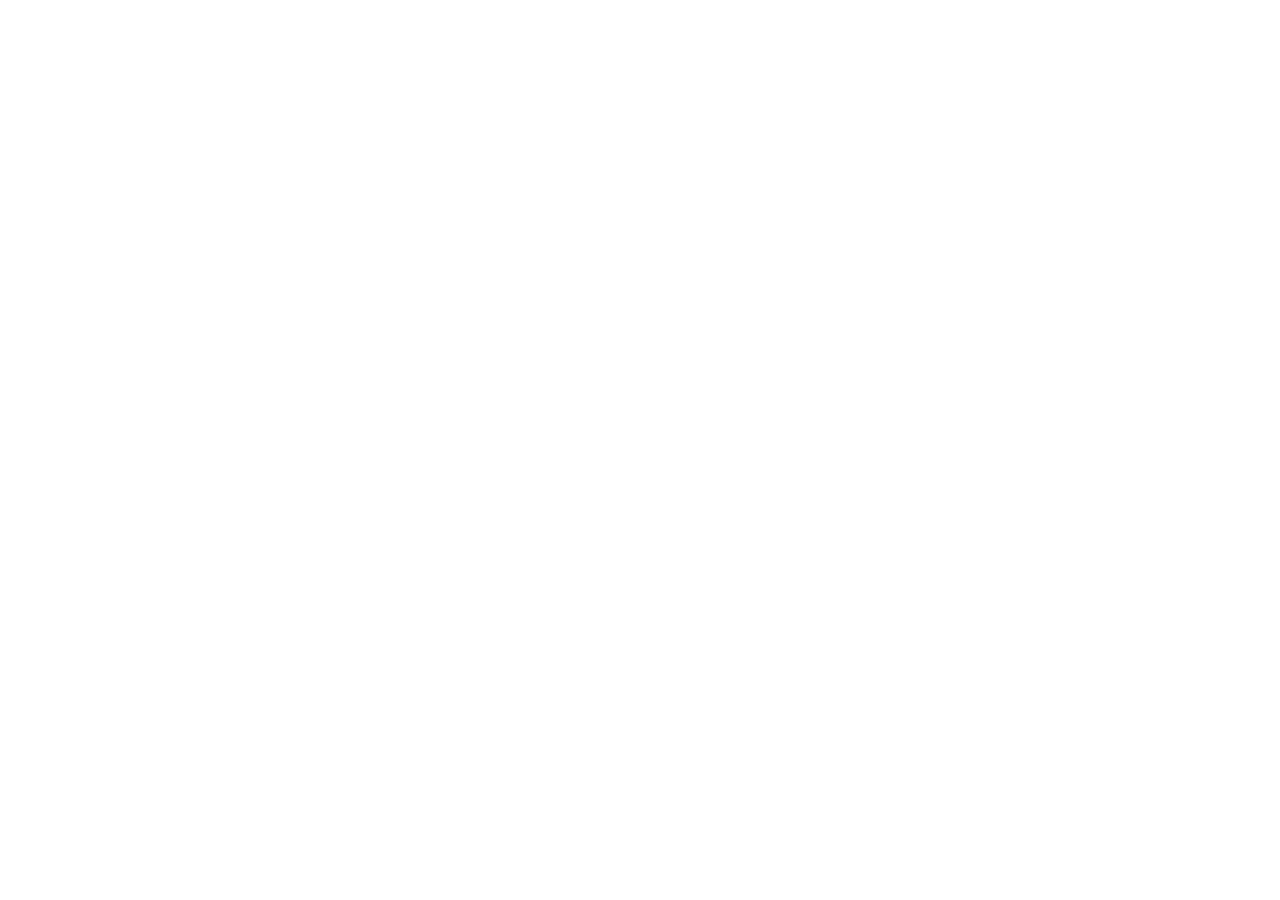
==== index.html @ e892ae4c "deploy" ====
<!DOCTYPE html>
<html lang="en">
  <head>
    <meta charset="UTF-8" />
    <link rel="icon" type="image/svg+xml" href="/vite.svg" />
    <meta name="viewport" content="width=device-width, initial-scale=1.0" />
    <meta name="description" content="Amazon Clone - Full-featured e-commerce platform" />
    <meta name="theme-color" content="#131A22" />
    <link rel="apple-touch-icon" href="/amazon-icon.png" />
    <title>Amazon Clone</title>
    <script type="module" crossorigin src="/assets/index-BfRU_bGr.js"></script>
    <link rel="modulepreload" crossorigin href="/assets/libs-DtJw0BE3.js">
    <link rel="modulepreload" crossorigin href="/assets/vendor-BuO560I3.js">
    <link rel="stylesheet" crossorigin href="/assets/index-Gk3DbiAn.css">
  </head>
  <body>
    <div id="root"></div>
  </body>
</html>
---- assets/index-Gk3DbiAn.css ----
*,:before,:after{--tw-border-spacing-x: 0;--tw-border-spacing-y: 0;--tw-translate-x: 0;--tw-translate-y: 0;--tw-rotate: 0;--tw-skew-x: 0;--tw-skew-y: 0;--tw-scale-x: 1;--tw-scale-y: 1;--tw-pan-x: ;--tw-pan-y: ;--tw-pinch-zoom: ;--tw-scroll-snap-strictness: proximity;--tw-gradient-from-position: ;--tw-gradient-via-position: ;--tw-gradient-to-position: ;--tw-ordinal: ;--tw-slashed-zero: ;--tw-numeric-figure: ;--tw-numeric-spacing: ;--tw-numeric-fraction: ;--tw-ring-inset: ;--tw-ring-offset-width: 0px;--tw-ring-offset-color: #fff;--tw-ring-color: rgb(59 130 246 / .5);--tw-ring-offset-shadow: 0 0 #0000;--tw-ring-shadow: 0 0 #0000;--tw-shadow: 0 0 #0000;--tw-shadow-colored: 0 0 #0000;--tw-blur: ;--tw-brightness: ;--tw-contrast: ;--tw-grayscale: ;--tw-hue-rotate: ;--tw-invert: ;--tw-saturate: ;--tw-sepia: ;--tw-drop-shadow: ;--tw-backdrop-blur: ;--tw-backdrop-brightness: ;--tw-backdrop-contrast: ;--tw-backdrop-grayscale: ;--tw-backdrop-hue-rotate: ;--tw-backdrop-invert: ;--tw-backdrop-opacity: ;--tw-backdrop-saturate: ;--tw-backdrop-sepia: ;--tw-contain-size: ;--tw-contain-layout: ;--tw-contain-paint: ;--tw-contain-style: }::backdrop{--tw-border-spacing-x: 0;--tw-border-spacing-y: 0;--tw-translate-x: 0;--tw-translate-y: 0;--tw-rotate: 0;--tw-skew-x: 0;--tw-skew-y: 0;--tw-scale-x: 1;--tw-scale-y: 1;--tw-pan-x: ;--tw-pan-y: ;--tw-pinch-zoom: ;--tw-scroll-snap-strictness: proximity;--tw-gradient-from-position: ;--tw-gradient-via-position: ;--tw-gradient-to-position: ;--tw-ordinal: ;--tw-slashed-zero: ;--tw-numeric-figure: ;--tw-numeric-spacing: ;--tw-numeric-fraction: ;--tw-ring-inset: ;--tw-ring-offset-width: 0px;--tw-ring-offset-color: #fff;--tw-ring-color: rgb(59 130 246 / .5);--tw-ring-offset-shadow: 0 0 #0000;--tw-ring-shadow: 0 0 #0000;--tw-shadow: 0 0 #0000;--tw-shadow-colored: 0 0 #0000;--tw-blur: ;--tw-brightness: ;--tw-contrast: ;--tw-grayscale: ;--tw-hue-rotate: ;--tw-invert: ;--tw-saturate: ;--tw-sepia: ;--tw-drop-shadow: ;--tw-backdrop-blur: ;--tw-backdrop-brightness: ;--tw-backdrop-contrast: ;--tw-backdrop-grayscale: ;--tw-backdrop-hue-rotate: ;--tw-backdrop-invert: ;--tw-backdrop-opacity: ;--tw-backdrop-saturate: ;--tw-backdrop-sepia: ;--tw-contain-size: ;--tw-contain-layout: ;--tw-contain-paint: ;--tw-contain-style: }*,:before,:after{box-sizing:border-box;border-width:0;border-style:solid;border-color:#e5e7eb}:before,:after{--tw-content: ""}html,:host{line-height:1.5;-webkit-text-size-adjust:100%;-moz-tab-size:4;-o-tab-size:4;tab-size:4;font-family:ui-sans-serif,system-ui,sans-serif,"Apple Color Emoji","Segoe UI Emoji",Segoe UI Symbol,"Noto Color Emoji";font-feature-settings:normal;font-variation-settings:normal;-webkit-tap-highlight-color:transparent}body{margin:0;line-height:inherit}hr{height:0;color:inherit;border-top-width:1px}abbr:where([title]){-webkit-text-decoration:underline dotted;text-decoration:underline dotted}h1,h2,h3,h4,h5,h6{font-size:inherit;font-weight:inherit}a{color:inherit;text-decoration:inherit}b,strong{font-weight:bolder}code,kbd,samp,pre{font-family:ui-monospace,SFMono-Regular,Menlo,Monaco,Consolas,Liberation Mono,Courier New,monospace;font-feature-settings:normal;font-variation-settings:normal;font-size:1em}small{font-size:80%}sub,sup{font-size:75%;line-height:0;position:relative;vertical-align:baseline}sub{bottom:-.25em}sup{top:-.5em}table{text-indent:0;border-color:inherit;border-collapse:collapse}button,input,optgroup,select,textarea{font-family:inherit;font-feature-settings:inherit;font-variation-settings:inherit;font-size:100%;font-weight:inherit;line-height:inherit;letter-spacing:inherit;color:inherit;margin:0;padding:0}button,select{text-transform:none}button,input:where([type=button]),input:where([type=reset]),input:where([type=submit]){-webkit-appearance:button;background-color:transparent;background-image:none}:-moz-focusring{outline:auto}:-moz-ui-invalid{box-shadow:none}progress{vertical-align:baseline}::-webkit-inner-spin-button,::-webkit-outer-spin-button{height:auto}[type=search]{-webkit-appearance:textfield;outline-offset:-2px}::-webkit-search-decoration{-webkit-appearance:none}::-webkit-file-upload-button{-webkit-appearance:button;font:inherit}summary{display:list-item}blockquote,dl,dd,h1,h2,h3,h4,h5,h6,hr,figure,p,pre{margin:0}fieldset{margin:0;padding:0}legend{padding:0}ol,ul,menu{list-style:none;margin:0;padding:0}dialog{padding:0}textarea{resize:vertical}input::-moz-placeholder,textarea::-moz-placeholder{opacity:1;color:#9ca3af}input::placeholder,textarea::placeholder{opacity:1;color:#9ca3af}button,[role=button]{cursor:pointer}:disabled{cursor:default}img,svg,video,canvas,audio,iframe,embed,object{display:block;vertical-align:middle}img,video{max-width:100%;height:auto}[hidden]:where(:not([hidden=until-found])){display:none}*{margin:0;padding:0;box-sizing:border-box}html{scroll-behavior:smooth}body{background-color:var(--color-amazon-light-gray);color:var(--color-gray-900);font-family:var(--font-amazon);-webkit-font-smoothing:antialiased;-moz-osx-font-smoothing:grayscale}.container{width:100%}@media (min-width: 640px){.container{max-width:640px}}@media (min-width: 768px){.container{max-width:768px}}@media (min-width: 1024px){.container{max-width:1024px}}@media (min-width: 1280px){.container{max-width:1280px}}@media (min-width: 1536px){.container{max-width:1536px}}.card-amazon{background-color:#fff;border-radius:.5rem;box-shadow:var(--shadow-amazon);transition:all .2s}.card-amazon:hover{box-shadow:var(--shadow-amazon-hover)}.sr-only{position:absolute;width:1px;height:1px;padding:0;margin:-1px;overflow:hidden;clip:rect(0,0,0,0);white-space:nowrap;border-width:0}.pointer-events-none{pointer-events:none}.static{position:static}.fixed{position:fixed}.absolute{position:absolute}.relative{position:relative}.sticky{position:sticky}.inset-0{top:0;right:0;bottom:0;left:0}.inset-y-0{top:0;bottom:0}.-right-1{right:-.25rem}.-right-3{right:-.75rem}.-top-1{top:-.25rem}.-top-2{top:-.5rem}.bottom-0{bottom:0}.bottom-1{bottom:.25rem}.bottom-2{bottom:.5rem}.bottom-6{bottom:1.5rem}.bottom-full{bottom:100%}.left-0{left:0}.left-1{left:.25rem}.left-2{left:.5rem}.left-3{left:.75rem}.left-4{left:1rem}.right-0{right:0}.right-1{right:.25rem}.right-1\.5{right:.375rem}.right-2{right:.5rem}.right-3{right:.75rem}.right-6{right:1.5rem}.top-0{top:0}.top-1{top:.25rem}.top-1\/2{top:50%}.top-2{top:.5rem}.top-24{top:6rem}.top-8{top:2rem}.top-full{top:100%}.z-40{z-index:40}.z-50{z-index:50}.z-\[-1\]{z-index:-1}.col-span-2{grid-column:span 2 / span 2}.mx-2{margin-left:.5rem;margin-right:.5rem}.mx-4{margin-left:1rem;margin-right:1rem}.mx-auto{margin-left:auto;margin-right:auto}.my-2{margin-top:.5rem;margin-bottom:.5rem}.my-3{margin-top:.75rem;margin-bottom:.75rem}.my-4{margin-top:1rem;margin-bottom:1rem}.-mt-1{margin-top:-.25rem}.mb-1{margin-bottom:.25rem}.mb-2{margin-bottom:.5rem}.mb-3{margin-bottom:.75rem}.mb-4{margin-bottom:1rem}.mb-6{margin-bottom:1.5rem}.mb-8{margin-bottom:2rem}.ml-0\.5{margin-left:.125rem}.ml-1{margin-left:.25rem}.ml-2{margin-left:.5rem}.ml-4{margin-left:1rem}.ml-auto{margin-left:auto}.mr-1{margin-right:.25rem}.mr-2{margin-right:.5rem}.mt-0\.5{margin-top:.125rem}.mt-1{margin-top:.25rem}.mt-1\.5{margin-top:.375rem}.mt-2{margin-top:.5rem}.mt-3{margin-top:.75rem}.mt-4{margin-top:1rem}.mt-5{margin-top:1.25rem}.mt-6{margin-top:1.5rem}.mt-8{margin-top:2rem}.line-clamp-2{overflow:hidden;display:-webkit-box;-webkit-box-orient:vertical;-webkit-line-clamp:2}.block{display:block}.inline-block{display:inline-block}.inline{display:inline}.flex{display:flex}.inline-flex{display:inline-flex}.table{display:table}.grid{display:grid}.hidden{display:none}.aspect-square{aspect-ratio:1 / 1}.h-1{height:.25rem}.h-10{height:2.5rem}.h-12{height:3rem}.h-16{height:4rem}.h-2{height:.5rem}.h-20{height:5rem}.h-24{height:6rem}.h-3{height:.75rem}.h-4{height:1rem}.h-5{height:1.25rem}.h-6{height:1.5rem}.h-64{height:16rem}.h-8{height:2rem}.h-\[42px\]{height:42px}.h-full{height:100%}.max-h-96{max-height:24rem}.min-h-full{min-height:100%}.min-h-screen{min-height:100vh}.w-0\.5{width:.125rem}.w-1\/3{width:33.333333%}.w-10{width:2.5rem}.w-12{width:3rem}.w-16{width:4rem}.w-2{width:.5rem}.w-2\/3{width:66.666667%}.w-20{width:5rem}.w-24{width:6rem}.w-3{width:.75rem}.w-4{width:1rem}.w-5{width:1.25rem}.w-56{width:14rem}.w-6{width:1.5rem}.w-64{width:16rem}.w-72{width:18rem}.w-8{width:2rem}.w-80{width:20rem}.w-96{width:24rem}.w-full{width:100%}.w-px{width:1px}.min-w-0{min-width:0px}.min-w-\[20px\]{min-width:20px}.min-w-\[40px\]{min-width:40px}.max-w-2xl{max-width:42rem}.max-w-3xl{max-width:48rem}.max-w-4xl{max-width:56rem}.max-w-6xl{max-width:72rem}.max-w-7xl{max-width:80rem}.max-w-amazon{max-width:1500px}.max-w-full{max-width:100%}.max-w-lg{max-width:32rem}.max-w-md{max-width:28rem}.max-w-xs{max-width:20rem}.flex-1{flex:1 1 0%}.flex-shrink-0{flex-shrink:0}.shrink{flex-shrink:1}.-translate-x-1\/2{--tw-translate-x: -50%;transform:translate(var(--tw-translate-x),var(--tw-translate-y)) rotate(var(--tw-rotate)) skew(var(--tw-skew-x)) skewY(var(--tw-skew-y)) scaleX(var(--tw-scale-x)) scaleY(var(--tw-scale-y))}.-translate-y-1\/2{--tw-translate-y: -50%;transform:translate(var(--tw-translate-x),var(--tw-translate-y)) rotate(var(--tw-rotate)) skew(var(--tw-skew-x)) skewY(var(--tw-skew-y)) scaleX(var(--tw-scale-x)) scaleY(var(--tw-scale-y))}.translate-x-0{--tw-translate-x: 0px;transform:translate(var(--tw-translate-x),var(--tw-translate-y)) rotate(var(--tw-rotate)) skew(var(--tw-skew-x)) skewY(var(--tw-skew-y)) scaleX(var(--tw-scale-x)) scaleY(var(--tw-scale-y))}.translate-x-full{--tw-translate-x: 100%;transform:translate(var(--tw-translate-x),var(--tw-translate-y)) rotate(var(--tw-rotate)) skew(var(--tw-skew-x)) skewY(var(--tw-skew-y)) scaleX(var(--tw-scale-x)) scaleY(var(--tw-scale-y))}.rotate-180{--tw-rotate: 180deg;transform:translate(var(--tw-translate-x),var(--tw-translate-y)) rotate(var(--tw-rotate)) skew(var(--tw-skew-x)) skewY(var(--tw-skew-y)) scaleX(var(--tw-scale-x)) scaleY(var(--tw-scale-y))}.rotate-45{--tw-rotate: 45deg;transform:translate(var(--tw-translate-x),var(--tw-translate-y)) rotate(var(--tw-rotate)) skew(var(--tw-skew-x)) skewY(var(--tw-skew-y)) scaleX(var(--tw-scale-x)) scaleY(var(--tw-scale-y))}.scale-100{--tw-scale-x: 1;--tw-scale-y: 1;transform:translate(var(--tw-translate-x),var(--tw-translate-y)) rotate(var(--tw-rotate)) skew(var(--tw-skew-x)) skewY(var(--tw-skew-y)) scaleX(var(--tw-scale-x)) scaleY(var(--tw-scale-y))}.scale-105{--tw-scale-x: 1.05;--tw-scale-y: 1.05;transform:translate(var(--tw-translate-x),var(--tw-translate-y)) rotate(var(--tw-rotate)) skew(var(--tw-skew-x)) skewY(var(--tw-skew-y)) scaleX(var(--tw-scale-x)) scaleY(var(--tw-scale-y))}.transform{transform:translate(var(--tw-translate-x),var(--tw-translate-y)) rotate(var(--tw-rotate)) skew(var(--tw-skew-x)) skewY(var(--tw-skew-y)) scaleX(var(--tw-scale-x)) scaleY(var(--tw-scale-y))}@keyframes fadeIn{0%{opacity:0}to{opacity:1}}.animate-fade-in{animation:fadeIn .3s ease-in-out}@keyframes pulse{50%{opacity:.5}}.animate-pulse{animation:pulse 2s cubic-bezier(.4,0,.6,1) infinite}@keyframes slideUp{0%{transform:translateY(100%)}to{transform:translateY(0)}}.animate-slide-up{animation:slideUp .3s ease-in-out}@keyframes spin{to{transform:rotate(360deg)}}.animate-spin{animation:spin 1s linear infinite}.cursor-default{cursor:default}.cursor-not-allowed{cursor:not-allowed}.cursor-pointer{cursor:pointer}.cursor-zoom-in{cursor:zoom-in}.resize-none{resize:none}.list-inside{list-style-position:inside}.list-disc{list-style-type:disc}.appearance-none{-webkit-appearance:none;-moz-appearance:none;appearance:none}.grid-cols-1{grid-template-columns:repeat(1,minmax(0,1fr))}.grid-cols-2{grid-template-columns:repeat(2,minmax(0,1fr))}.grid-cols-3{grid-template-columns:repeat(3,minmax(0,1fr))}.flex-col{flex-direction:column}.flex-wrap{flex-wrap:wrap}.items-start{align-items:flex-start}.items-center{align-items:center}.items-baseline{align-items:baseline}.justify-end{justify-content:flex-end}.justify-center{justify-content:center}.justify-between{justify-content:space-between}.gap-1{gap:.25rem}.gap-1\.5{gap:.375rem}.gap-2{gap:.5rem}.gap-3{gap:.75rem}.gap-4{gap:1rem}.gap-6{gap:1.5rem}.gap-8{gap:2rem}.gap-x-12{-moz-column-gap:3rem;column-gap:3rem}.gap-y-8{row-gap:2rem}.space-x-1>:not([hidden])~:not([hidden]){--tw-space-x-reverse: 0;margin-right:calc(.25rem * var(--tw-space-x-reverse));margin-left:calc(.25rem * calc(1 - var(--tw-space-x-reverse)))}.space-x-4>:not([hidden])~:not([hidden]){--tw-space-x-reverse: 0;margin-right:calc(1rem * var(--tw-space-x-reverse));margin-left:calc(1rem * calc(1 - var(--tw-space-x-reverse)))}.space-y-1>:not([hidden])~:not([hidden]){--tw-space-y-reverse: 0;margin-top:calc(.25rem * calc(1 - var(--tw-space-y-reverse)));margin-bottom:calc(.25rem * var(--tw-space-y-reverse))}.space-y-2>:not([hidden])~:not([hidden]){--tw-space-y-reverse: 0;margin-top:calc(.5rem * calc(1 - var(--tw-space-y-reverse)));margin-bottom:calc(.5rem * var(--tw-space-y-reverse))}.space-y-3>:not([hidden])~:not([hidden]){--tw-space-y-reverse: 0;margin-top:calc(.75rem * calc(1 - var(--tw-space-y-reverse)));margin-bottom:calc(.75rem * var(--tw-space-y-reverse))}.space-y-4>:not([hidden])~:not([hidden]){--tw-space-y-reverse: 0;margin-top:calc(1rem * calc(1 - var(--tw-space-y-reverse)));margin-bottom:calc(1rem * var(--tw-space-y-reverse))}.space-y-6>:not([hidden])~:not([hidden]){--tw-space-y-reverse: 0;margin-top:calc(1.5rem * calc(1 - var(--tw-space-y-reverse)));margin-bottom:calc(1.5rem * var(--tw-space-y-reverse))}.divide-y>:not([hidden])~:not([hidden]){--tw-divide-y-reverse: 0;border-top-width:calc(1px * calc(1 - var(--tw-divide-y-reverse)));border-bottom-width:calc(1px * var(--tw-divide-y-reverse))}.overflow-hidden{overflow:hidden}.overflow-x-auto{overflow-x:auto}.overflow-y-auto{overflow-y:auto}.truncate{overflow:hidden;text-overflow:ellipsis;white-space:nowrap}.whitespace-nowrap{white-space:nowrap}.rounded{border-radius:.25rem}.rounded-full{border-radius:9999px}.rounded-lg{border-radius:.5rem}.rounded-md{border-radius:.375rem}.rounded-sm{border-radius:.125rem}.rounded-xl{border-radius:.75rem}.rounded-b-lg{border-bottom-right-radius:.5rem;border-bottom-left-radius:.5rem}.rounded-l-full{border-top-left-radius:9999px;border-bottom-left-radius:9999px}.rounded-l-lg{border-top-left-radius:.5rem;border-bottom-left-radius:.5rem}.rounded-r-lg{border-top-right-radius:.5rem;border-bottom-right-radius:.5rem}.border{border-width:1px}.border-2{border-width:2px}.border-b{border-bottom-width:1px}.border-b-2{border-bottom-width:2px}.border-r-0{border-right-width:0px}.border-t{border-top-width:1px}.border-dashed{border-style:dashed}.border-amazon-orange{--tw-border-opacity: 1;border-color:rgb(255 153 0 / var(--tw-border-opacity, 1))}.border-blue-200{--tw-border-opacity: 1;border-color:rgb(191 219 254 / var(--tw-border-opacity, 1))}.border-current{border-color:currentColor}.border-gray-100{--tw-border-opacity: 1;border-color:rgb(243 244 246 / var(--tw-border-opacity, 1))}.border-gray-200{--tw-border-opacity: 1;border-color:rgb(229 231 235 / var(--tw-border-opacity, 1))}.border-gray-300{--tw-border-opacity: 1;border-color:rgb(209 213 219 / var(--tw-border-opacity, 1))}.border-gray-500{--tw-border-opacity: 1;border-color:rgb(107 114 128 / var(--tw-border-opacity, 1))}.border-gray-600{--tw-border-opacity: 1;border-color:rgb(75 85 99 / var(--tw-border-opacity, 1))}.border-gray-700{--tw-border-opacity: 1;border-color:rgb(55 65 81 / var(--tw-border-opacity, 1))}.border-green-200{--tw-border-opacity: 1;border-color:rgb(187 247 208 / var(--tw-border-opacity, 1))}.border-red-200{--tw-border-opacity: 1;border-color:rgb(254 202 202 / var(--tw-border-opacity, 1))}.border-red-300{--tw-border-opacity: 1;border-color:rgb(252 165 165 / var(--tw-border-opacity, 1))}.border-transparent{border-color:transparent}.border-white{--tw-border-opacity: 1;border-color:rgb(255 255 255 / var(--tw-border-opacity, 1))}.border-yellow-200{--tw-border-opacity: 1;border-color:rgb(254 240 138 / var(--tw-border-opacity, 1))}.border-t-transparent{border-top-color:transparent}.bg-amazon-blue{--tw-bg-opacity: 1;background-color:rgb(20 110 180 / var(--tw-bg-opacity, 1))}.bg-amazon-dark-gray{--tw-bg-opacity: 1;background-color:rgb(35 47 62 / var(--tw-bg-opacity, 1))}.bg-amazon-green{--tw-bg-opacity: 1;background-color:rgb(0 118 0 / var(--tw-bg-opacity, 1))}.bg-amazon-light-gray{--tw-bg-opacity: 1;background-color:rgb(234 237 237 / var(--tw-bg-opacity, 1))}.bg-amazon-navy{--tw-bg-opacity: 1;background-color:rgb(19 26 34 / var(--tw-bg-opacity, 1))}.bg-amazon-orange{--tw-bg-opacity: 1;background-color:rgb(255 153 0 / var(--tw-bg-opacity, 1))}.bg-amazon-red{--tw-bg-opacity: 1;background-color:rgb(177 39 4 / var(--tw-bg-opacity, 1))}.bg-amazon-yellow{--tw-bg-opacity: 1;background-color:rgb(255 216 20 / var(--tw-bg-opacity, 1))}.bg-black{--tw-bg-opacity: 1;background-color:rgb(0 0 0 / var(--tw-bg-opacity, 1))}.bg-blue-50{--tw-bg-opacity: 1;background-color:rgb(239 246 255 / var(--tw-bg-opacity, 1))}.bg-blue-500{--tw-bg-opacity: 1;background-color:rgb(59 130 246 / var(--tw-bg-opacity, 1))}.bg-blue-600{--tw-bg-opacity: 1;background-color:rgb(37 99 235 / var(--tw-bg-opacity, 1))}.bg-gray-100{--tw-bg-opacity: 1;background-color:rgb(243 244 246 / var(--tw-bg-opacity, 1))}.bg-gray-200{--tw-bg-opacity: 1;background-color:rgb(229 231 235 / var(--tw-bg-opacity, 1))}.bg-gray-300{--tw-bg-opacity: 1;background-color:rgb(209 213 219 / var(--tw-bg-opacity, 1))}.bg-gray-400{--tw-bg-opacity: 1;background-color:rgb(156 163 175 / var(--tw-bg-opacity, 1))}.bg-gray-50{--tw-bg-opacity: 1;background-color:rgb(249 250 251 / var(--tw-bg-opacity, 1))}.bg-gray-600{--tw-bg-opacity: 1;background-color:rgb(75 85 99 / var(--tw-bg-opacity, 1))}.bg-gray-800{--tw-bg-opacity: 1;background-color:rgb(31 41 55 / var(--tw-bg-opacity, 1))}.bg-gray-900{--tw-bg-opacity: 1;background-color:rgb(17 24 39 / var(--tw-bg-opacity, 1))}.bg-green-100{--tw-bg-opacity: 1;background-color:rgb(220 252 231 / var(--tw-bg-opacity, 1))}.bg-green-50{--tw-bg-opacity: 1;background-color:rgb(240 253 244 / var(--tw-bg-opacity, 1))}.bg-green-500{--tw-bg-opacity: 1;background-color:rgb(34 197 94 / var(--tw-bg-opacity, 1))}.bg-orange-50{--tw-bg-opacity: 1;background-color:rgb(255 247 237 / var(--tw-bg-opacity, 1))}.bg-purple-500{--tw-bg-opacity: 1;background-color:rgb(168 85 247 / var(--tw-bg-opacity, 1))}.bg-red-100{--tw-bg-opacity: 1;background-color:rgb(254 226 226 / var(--tw-bg-opacity, 1))}.bg-red-50{--tw-bg-opacity: 1;background-color:rgb(254 242 242 / var(--tw-bg-opacity, 1))}.bg-red-500{--tw-bg-opacity: 1;background-color:rgb(239 68 68 / var(--tw-bg-opacity, 1))}.bg-red-600{--tw-bg-opacity: 1;background-color:rgb(220 38 38 / var(--tw-bg-opacity, 1))}.bg-sky-500{--tw-bg-opacity: 1;background-color:rgb(14 165 233 / var(--tw-bg-opacity, 1))}.bg-transparent{background-color:transparent}.bg-white{--tw-bg-opacity: 1;background-color:rgb(255 255 255 / var(--tw-bg-opacity, 1))}.bg-yellow-100{--tw-bg-opacity: 1;background-color:rgb(254 249 195 / var(--tw-bg-opacity, 1))}.bg-yellow-400{--tw-bg-opacity: 1;background-color:rgb(250 204 21 / var(--tw-bg-opacity, 1))}.bg-yellow-50{--tw-bg-opacity: 1;background-color:rgb(254 252 232 / var(--tw-bg-opacity, 1))}.bg-yellow-500{--tw-bg-opacity: 1;background-color:rgb(234 179 8 / var(--tw-bg-opacity, 1))}.bg-opacity-10{--tw-bg-opacity: .1}.bg-opacity-40{--tw-bg-opacity: .4}.bg-opacity-5{--tw-bg-opacity: .05}.bg-opacity-50{--tw-bg-opacity: .5}.bg-gradient-to-br{background-image:linear-gradient(to bottom right,var(--tw-gradient-stops))}.bg-gradient-to-r{background-image:linear-gradient(to right,var(--tw-gradient-stops))}.from-amazon-blue{--tw-gradient-from: #146EB4 var(--tw-gradient-from-position);--tw-gradient-to: rgb(20 110 180 / 0) var(--tw-gradient-to-position);--tw-gradient-stops: var(--tw-gradient-from), var(--tw-gradient-to)}.from-amazon-navy{--tw-gradient-from: #131A22 var(--tw-gradient-from-position);--tw-gradient-to: rgb(19 26 34 / 0) var(--tw-gradient-to-position);--tw-gradient-stops: var(--tw-gradient-from), var(--tw-gradient-to)}.via-amazon-dark-gray{--tw-gradient-to: rgb(35 47 62 / 0) var(--tw-gradient-to-position);--tw-gradient-stops: var(--tw-gradient-from), #232F3E var(--tw-gradient-via-position), var(--tw-gradient-to)}.to-amazon-navy{--tw-gradient-to: #131A22 var(--tw-gradient-to-position)}.to-blue-700{--tw-gradient-to: #1d4ed8 var(--tw-gradient-to-position)}.object-cover{-o-object-fit:cover;object-fit:cover}.p-1{padding:.25rem}.p-2{padding:.5rem}.p-3{padding:.75rem}.p-4{padding:1rem}.p-5{padding:1.25rem}.p-6{padding:1.5rem}.p-8{padding:2rem}.px-1{padding-left:.25rem;padding-right:.25rem}.px-1\.5{padding-left:.375rem;padding-right:.375rem}.px-10{padding-left:2.5rem;padding-right:2.5rem}.px-2{padding-left:.5rem;padding-right:.5rem}.px-2\.5{padding-left:.625rem;padding-right:.625rem}.px-3{padding-left:.75rem;padding-right:.75rem}.px-3\.5{padding-left:.875rem;padding-right:.875rem}.px-4{padding-left:1rem;padding-right:1rem}.px-5{padding-left:1.25rem;padding-right:1.25rem}.px-6{padding-left:1.5rem;padding-right:1.5rem}.px-8{padding-left:2rem;padding-right:2rem}.py-0\.5{padding-top:.125rem;padding-bottom:.125rem}.py-1{padding-top:.25rem;padding-bottom:.25rem}.py-1\.5{padding-top:.375rem;padding-bottom:.375rem}.py-12{padding-top:3rem;padding-bottom:3rem}.py-16{padding-top:4rem;padding-bottom:4rem}.py-2{padding-top:.5rem;padding-bottom:.5rem}.py-2\.5{padding-top:.625rem;padding-bottom:.625rem}.py-20{padding-top:5rem;padding-bottom:5rem}.py-3{padding-top:.75rem;padding-bottom:.75rem}.py-3\.5{padding-top:.875rem;padding-bottom:.875rem}.py-4{padding-top:1rem;padding-bottom:1rem}.py-6{padding-top:1.5rem;padding-bottom:1.5rem}.py-8{padding-top:2rem;padding-bottom:2rem}.pb-2{padding-bottom:.5rem}.pb-6{padding-bottom:1.5rem}.pb-8{padding-bottom:2rem}.pl-10{padding-left:2.5rem}.pl-3{padding-left:.75rem}.pl-4{padding-left:1rem}.pl-6{padding-left:1.5rem}.pr-10{padding-right:2.5rem}.pr-3{padding-right:.75rem}.pr-4{padding-right:1rem}.pr-6{padding-right:1.5rem}.pr-8{padding-right:2rem}.pt-6{padding-top:1.5rem}.pt-8{padding-top:2rem}.text-left{text-align:left}.text-center{text-align:center}.text-right{text-align:right}.font-mono{font-family:ui-monospace,SFMono-Regular,Menlo,Monaco,Consolas,Liberation Mono,Courier New,monospace}.text-2xl{font-size:1.5rem;line-height:2rem}.text-3xl{font-size:1.875rem;line-height:2.25rem}.text-4xl{font-size:2.25rem;line-height:2.5rem}.text-5xl{font-size:3rem;line-height:1}.text-6xl{font-size:3.75rem;line-height:1}.text-base{font-size:1rem;line-height:1.5rem}.text-lg{font-size:1.125rem;line-height:1.75rem}.text-sm{font-size:.875rem;line-height:1.25rem}.text-xl{font-size:1.25rem;line-height:1.75rem}.text-xs{font-size:.75rem;line-height:1rem}.font-bold{font-weight:700}.font-extrabold{font-weight:800}.font-medium{font-weight:500}.font-normal{font-weight:400}.font-semibold{font-weight:600}.uppercase{text-transform:uppercase}.leading-relaxed{line-height:1.625}.leading-snug{line-height:1.375}.leading-tight{line-height:1.25}.tracking-wider{letter-spacing:.05em}.text-amazon-blue{--tw-text-opacity: 1;color:rgb(20 110 180 / var(--tw-text-opacity, 1))}.text-amazon-navy{--tw-text-opacity: 1;color:rgb(19 26 34 / var(--tw-text-opacity, 1))}.text-amazon-orange{--tw-text-opacity: 1;color:rgb(255 153 0 / var(--tw-text-opacity, 1))}.text-amazon-red{--tw-text-opacity: 1;color:rgb(177 39 4 / var(--tw-text-opacity, 1))}.text-blue-100{--tw-text-opacity: 1;color:rgb(219 234 254 / var(--tw-text-opacity, 1))}.text-blue-500{--tw-text-opacity: 1;color:rgb(59 130 246 / var(--tw-text-opacity, 1))}.text-blue-600{--tw-text-opacity: 1;color:rgb(37 99 235 / var(--tw-text-opacity, 1))}.text-blue-700{--tw-text-opacity: 1;color:rgb(29 78 216 / var(--tw-text-opacity, 1))}.text-blue-800{--tw-text-opacity: 1;color:rgb(30 64 175 / var(--tw-text-opacity, 1))}.text-gray-300{--tw-text-opacity: 1;color:rgb(209 213 219 / var(--tw-text-opacity, 1))}.text-gray-400{--tw-text-opacity: 1;color:rgb(156 163 175 / var(--tw-text-opacity, 1))}.text-gray-500{--tw-text-opacity: 1;color:rgb(107 114 128 / var(--tw-text-opacity, 1))}.text-gray-600{--tw-text-opacity: 1;color:rgb(75 85 99 / var(--tw-text-opacity, 1))}.text-gray-700{--tw-text-opacity: 1;color:rgb(55 65 81 / var(--tw-text-opacity, 1))}.text-gray-800{--tw-text-opacity: 1;color:rgb(31 41 55 / var(--tw-text-opacity, 1))}.text-gray-900{--tw-text-opacity: 1;color:rgb(17 24 39 / var(--tw-text-opacity, 1))}.text-green-500{--tw-text-opacity: 1;color:rgb(34 197 94 / var(--tw-text-opacity, 1))}.text-green-600{--tw-text-opacity: 1;color:rgb(22 163 74 / var(--tw-text-opacity, 1))}.text-green-700{--tw-text-opacity: 1;color:rgb(21 128 61 / var(--tw-text-opacity, 1))}.text-green-800{--tw-text-opacity: 1;color:rgb(22 101 52 / var(--tw-text-opacity, 1))}.text-orange-400{--tw-text-opacity: 1;color:rgb(251 146 60 / var(--tw-text-opacity, 1))}.text-pink-600{--tw-text-opacity: 1;color:rgb(219 39 119 / var(--tw-text-opacity, 1))}.text-purple-600{--tw-text-opacity: 1;color:rgb(147 51 234 / var(--tw-text-opacity, 1))}.text-red-500{--tw-text-opacity: 1;color:rgb(239 68 68 / var(--tw-text-opacity, 1))}.text-red-600{--tw-text-opacity: 1;color:rgb(220 38 38 / var(--tw-text-opacity, 1))}.text-red-700{--tw-text-opacity: 1;color:rgb(185 28 28 / var(--tw-text-opacity, 1))}.text-red-800{--tw-text-opacity: 1;color:rgb(153 27 27 / var(--tw-text-opacity, 1))}.text-white{--tw-text-opacity: 1;color:rgb(255 255 255 / var(--tw-text-opacity, 1))}.text-yellow-400{--tw-text-opacity: 1;color:rgb(250 204 21 / var(--tw-text-opacity, 1))}.text-yellow-500{--tw-text-opacity: 1;color:rgb(234 179 8 / var(--tw-text-opacity, 1))}.text-yellow-600{--tw-text-opacity: 1;color:rgb(202 138 4 / var(--tw-text-opacity, 1))}.text-yellow-700{--tw-text-opacity: 1;color:rgb(161 98 7 / var(--tw-text-opacity, 1))}.text-yellow-800{--tw-text-opacity: 1;color:rgb(133 77 14 / var(--tw-text-opacity, 1))}.underline{text-decoration-line:underline}.line-through{text-decoration-line:line-through}.placeholder-gray-400::-moz-placeholder{--tw-placeholder-opacity: 1;color:rgb(156 163 175 / var(--tw-placeholder-opacity, 1))}.placeholder-gray-400::placeholder{--tw-placeholder-opacity: 1;color:rgb(156 163 175 / var(--tw-placeholder-opacity, 1))}.opacity-0{opacity:0}.opacity-100{opacity:1}.opacity-25{opacity:.25}.opacity-30{opacity:.3}.opacity-75{opacity:.75}.opacity-90{opacity:.9}.shadow{--tw-shadow: 0 1px 3px 0 rgb(0 0 0 / .1), 0 1px 2px -1px rgb(0 0 0 / .1);--tw-shadow-colored: 0 1px 3px 0 var(--tw-shadow-color), 0 1px 2px -1px var(--tw-shadow-color);box-shadow:var(--tw-ring-offset-shadow, 0 0 #0000),var(--tw-ring-shadow, 0 0 #0000),var(--tw-shadow)}.shadow-2xl{--tw-shadow: 0 25px 50px -12px rgb(0 0 0 / .25);--tw-shadow-colored: 0 25px 50px -12px var(--tw-shadow-color);box-shadow:var(--tw-ring-offset-shadow, 0 0 #0000),var(--tw-ring-shadow, 0 0 #0000),var(--tw-shadow)}.shadow-lg{--tw-shadow: 0 10px 15px -3px rgb(0 0 0 / .1), 0 4px 6px -4px rgb(0 0 0 / .1);--tw-shadow-colored: 0 10px 15px -3px var(--tw-shadow-color), 0 4px 6px -4px var(--tw-shadow-color);box-shadow:var(--tw-ring-offset-shadow, 0 0 #0000),var(--tw-ring-shadow, 0 0 #0000),var(--tw-shadow)}.shadow-md{--tw-shadow: 0 4px 6px -1px rgb(0 0 0 / .1), 0 2px 4px -2px rgb(0 0 0 / .1);--tw-shadow-colored: 0 4px 6px -1px var(--tw-shadow-color), 0 2px 4px -2px var(--tw-shadow-color);box-shadow:var(--tw-ring-offset-shadow, 0 0 #0000),var(--tw-ring-shadow, 0 0 #0000),var(--tw-shadow)}.shadow-sm{--tw-shadow: 0 1px 2px 0 rgb(0 0 0 / .05);--tw-shadow-colored: 0 1px 2px 0 var(--tw-shadow-color);box-shadow:var(--tw-ring-offset-shadow, 0 0 #0000),var(--tw-ring-shadow, 0 0 #0000),var(--tw-shadow)}.shadow-xl{--tw-shadow: 0 20px 25px -5px rgb(0 0 0 / .1), 0 8px 10px -6px rgb(0 0 0 / .1);--tw-shadow-colored: 0 20px 25px -5px var(--tw-shadow-color), 0 8px 10px -6px var(--tw-shadow-color);box-shadow:var(--tw-ring-offset-shadow, 0 0 #0000),var(--tw-ring-shadow, 0 0 #0000),var(--tw-shadow)}.outline{outline-style:solid}.ring{--tw-ring-offset-shadow: var(--tw-ring-inset) 0 0 0 var(--tw-ring-offset-width) var(--tw-ring-offset-color);--tw-ring-shadow: var(--tw-ring-inset) 0 0 0 calc(3px + var(--tw-ring-offset-width)) var(--tw-ring-color);box-shadow:var(--tw-ring-offset-shadow),var(--tw-ring-shadow),var(--tw-shadow, 0 0 #0000)}.ring-2{--tw-ring-offset-shadow: var(--tw-ring-inset) 0 0 0 var(--tw-ring-offset-width) var(--tw-ring-offset-color);--tw-ring-shadow: var(--tw-ring-inset) 0 0 0 calc(2px + var(--tw-ring-offset-width)) var(--tw-ring-color);box-shadow:var(--tw-ring-offset-shadow),var(--tw-ring-shadow),var(--tw-shadow, 0 0 #0000)}.ring-4{--tw-ring-offset-shadow: var(--tw-ring-inset) 0 0 0 var(--tw-ring-offset-width) var(--tw-ring-offset-color);--tw-ring-shadow: var(--tw-ring-inset) 0 0 0 calc(4px + var(--tw-ring-offset-width)) var(--tw-ring-color);box-shadow:var(--tw-ring-offset-shadow),var(--tw-ring-shadow),var(--tw-shadow, 0 0 #0000)}.ring-amazon-orange{--tw-ring-opacity: 1;--tw-ring-color: rgb(255 153 0 / var(--tw-ring-opacity, 1))}.ring-opacity-30{--tw-ring-opacity: .3}.ring-offset-2{--tw-ring-offset-width: 2px}.blur{--tw-blur: blur(8px);filter:var(--tw-blur) var(--tw-brightness) var(--tw-contrast) var(--tw-grayscale) var(--tw-hue-rotate) var(--tw-invert) var(--tw-saturate) var(--tw-sepia) var(--tw-drop-shadow)}.filter{filter:var(--tw-blur) var(--tw-brightness) var(--tw-contrast) var(--tw-grayscale) var(--tw-hue-rotate) var(--tw-invert) var(--tw-saturate) var(--tw-sepia) var(--tw-drop-shadow)}.transition-all{transition-property:all;transition-timing-function:cubic-bezier(.4,0,.2,1);transition-duration:.15s}.transition-colors{transition-property:color,background-color,border-color,text-decoration-color,fill,stroke;transition-timing-function:cubic-bezier(.4,0,.2,1);transition-duration:.15s}.transition-opacity{transition-property:opacity;transition-timing-function:cubic-bezier(.4,0,.2,1);transition-duration:.15s}.transition-transform{transition-property:transform;transition-timing-function:cubic-bezier(.4,0,.2,1);transition-duration:.15s}.duration-100{transition-duration:.1s}.duration-150{transition-duration:.15s}.duration-200{transition-duration:.2s}.duration-300{transition-duration:.3s}.duration-500{transition-duration:.5s}.ease-in-out{transition-timing-function:cubic-bezier(.4,0,.2,1)}.\[appearance\:textfield\]{-webkit-appearance:textfield;-moz-appearance:textfield;appearance:textfield}@theme{ --color-amazon-orange: #FF9900; --color-amazon-orange-dark: #E47911; --color-amazon-navy: #232F3E; --color-amazon-blue: #007185; --color-amazon-blue-dark: #004B52; --color-amazon-dark-gray: #131921; --color-amazon-light-gray: #EAEDED; --color-amazon-yellow: #FEBD69; --font-amazon: "Amazon Ember", Arial, sans-serif; --shadow-amazon: 0 2px 5px 0 rgba(213, 217, 217, .5); --shadow-amazon-hover: 0 4px 8px 0 rgba(213, 217, 217, .5); --max-width-amazon: 1500px; }.search-suggestion{border-left:3px solid transparent}.search-suggestion:hover{border-left-color:#f90;background-color:#fef7ec}@keyframes fadeIn{0%{opacity:0;transform:translateY(-5px)}to{opacity:1;transform:translateY(0)}}.animate-fade-in{animation:fadeIn .2s ease-out}.last\:border-0:last-child{border-width:0px}.last\:pb-0:last-child{padding-bottom:0}.hover\:scale-105:hover{--tw-scale-x: 1.05;--tw-scale-y: 1.05;transform:translate(var(--tw-translate-x),var(--tw-translate-y)) rotate(var(--tw-rotate)) skew(var(--tw-skew-x)) skewY(var(--tw-skew-y)) scaleX(var(--tw-scale-x)) scaleY(var(--tw-scale-y))}.hover\:scale-110:hover{--tw-scale-x: 1.1;--tw-scale-y: 1.1;transform:translate(var(--tw-translate-x),var(--tw-translate-y)) rotate(var(--tw-rotate)) skew(var(--tw-skew-x)) skewY(var(--tw-skew-y)) scaleX(var(--tw-scale-x)) scaleY(var(--tw-scale-y))}.hover\:border:hover{border-width:1px}.hover\:border-amazon-orange:hover{--tw-border-opacity: 1;border-color:rgb(255 153 0 / var(--tw-border-opacity, 1))}.hover\:border-gray-300:hover{--tw-border-opacity: 1;border-color:rgb(209 213 219 / var(--tw-border-opacity, 1))}.hover\:border-gray-400:hover{--tw-border-opacity: 1;border-color:rgb(156 163 175 / var(--tw-border-opacity, 1))}.hover\:border-white:hover{--tw-border-opacity: 1;border-color:rgb(255 255 255 / var(--tw-border-opacity, 1))}.hover\:bg-amazon-gray:hover{--tw-bg-opacity: 1;background-color:rgb(55 71 90 / var(--tw-bg-opacity, 1))}.hover\:bg-amazon-orange:hover{--tw-bg-opacity: 1;background-color:rgb(255 153 0 / var(--tw-bg-opacity, 1))}.hover\:bg-amazon-orange-dark:hover{--tw-bg-opacity: 1;background-color:rgb(232 139 0 / var(--tw-bg-opacity, 1))}.hover\:bg-amazon-yellow-dark:hover{--tw-bg-opacity: 1;background-color:rgb(247 202 0 / var(--tw-bg-opacity, 1))}.hover\:bg-blue-700:hover{--tw-bg-opacity: 1;background-color:rgb(29 78 216 / var(--tw-bg-opacity, 1))}.hover\:bg-gray-100:hover{--tw-bg-opacity: 1;background-color:rgb(243 244 246 / var(--tw-bg-opacity, 1))}.hover\:bg-gray-200:hover{--tw-bg-opacity: 1;background-color:rgb(229 231 235 / var(--tw-bg-opacity, 1))}.hover\:bg-gray-300:hover{--tw-bg-opacity: 1;background-color:rgb(209 213 219 / var(--tw-bg-opacity, 1))}.hover\:bg-gray-50:hover{--tw-bg-opacity: 1;background-color:rgb(249 250 251 / var(--tw-bg-opacity, 1))}.hover\:bg-gray-700:hover{--tw-bg-opacity: 1;background-color:rgb(55 65 81 / var(--tw-bg-opacity, 1))}.hover\:bg-green-100:hover{--tw-bg-opacity: 1;background-color:rgb(220 252 231 / var(--tw-bg-opacity, 1))}.hover\:bg-green-600:hover{--tw-bg-opacity: 1;background-color:rgb(22 163 74 / var(--tw-bg-opacity, 1))}.hover\:bg-red-50:hover{--tw-bg-opacity: 1;background-color:rgb(254 242 242 / var(--tw-bg-opacity, 1))}.hover\:bg-red-700:hover{--tw-bg-opacity: 1;background-color:rgb(185 28 28 / var(--tw-bg-opacity, 1))}.hover\:bg-sky-600:hover{--tw-bg-opacity: 1;background-color:rgb(2 132 199 / var(--tw-bg-opacity, 1))}.hover\:bg-white:hover{--tw-bg-opacity: 1;background-color:rgb(255 255 255 / var(--tw-bg-opacity, 1))}.hover\:text-amazon-blue:hover{--tw-text-opacity: 1;color:rgb(20 110 180 / var(--tw-text-opacity, 1))}.hover\:text-amazon-navy:hover{--tw-text-opacity: 1;color:rgb(19 26 34 / var(--tw-text-opacity, 1))}.hover\:text-amazon-orange:hover{--tw-text-opacity: 1;color:rgb(255 153 0 / var(--tw-text-opacity, 1))}.hover\:text-blue-800:hover{--tw-text-opacity: 1;color:rgb(30 64 175 / var(--tw-text-opacity, 1))}.hover\:text-gray-600:hover{--tw-text-opacity: 1;color:rgb(75 85 99 / var(--tw-text-opacity, 1))}.hover\:text-gray-700:hover{--tw-text-opacity: 1;color:rgb(55 65 81 / var(--tw-text-opacity, 1))}.hover\:text-red-500:hover{--tw-text-opacity: 1;color:rgb(239 68 68 / var(--tw-text-opacity, 1))}.hover\:text-red-700:hover{--tw-text-opacity: 1;color:rgb(185 28 28 / var(--tw-text-opacity, 1))}.hover\:text-red-800:hover{--tw-text-opacity: 1;color:rgb(153 27 27 / var(--tw-text-opacity, 1))}.hover\:text-white:hover{--tw-text-opacity: 1;color:rgb(255 255 255 / var(--tw-text-opacity, 1))}.hover\:underline:hover{text-decoration-line:underline}.hover\:opacity-70:hover{opacity:.7}.hover\:opacity-80:hover{opacity:.8}.hover\:shadow-lg:hover{--tw-shadow: 0 10px 15px -3px rgb(0 0 0 / .1), 0 4px 6px -4px rgb(0 0 0 / .1);--tw-shadow-colored: 0 10px 15px -3px var(--tw-shadow-color), 0 4px 6px -4px var(--tw-shadow-color);box-shadow:var(--tw-ring-offset-shadow, 0 0 #0000),var(--tw-ring-shadow, 0 0 #0000),var(--tw-shadow)}.hover\:shadow-md:hover{--tw-shadow: 0 4px 6px -1px rgb(0 0 0 / .1), 0 2px 4px -2px rgb(0 0 0 / .1);--tw-shadow-colored: 0 4px 6px -1px var(--tw-shadow-color), 0 2px 4px -2px var(--tw-shadow-color);box-shadow:var(--tw-ring-offset-shadow, 0 0 #0000),var(--tw-ring-shadow, 0 0 #0000),var(--tw-shadow)}.focus\:border-amazon-orange:focus{--tw-border-opacity: 1;border-color:rgb(255 153 0 / var(--tw-border-opacity, 1))}.focus\:border-red-500:focus{--tw-border-opacity: 1;border-color:rgb(239 68 68 / var(--tw-border-opacity, 1))}.focus\:border-transparent:focus{border-color:transparent}.focus\:outline-none:focus{outline:2px solid transparent;outline-offset:2px}.focus\:ring-2:focus{--tw-ring-offset-shadow: var(--tw-ring-inset) 0 0 0 var(--tw-ring-offset-width) var(--tw-ring-offset-color);--tw-ring-shadow: var(--tw-ring-inset) 0 0 0 calc(2px + var(--tw-ring-offset-width)) var(--tw-ring-color);box-shadow:var(--tw-ring-offset-shadow),var(--tw-ring-shadow),var(--tw-shadow, 0 0 #0000)}.focus\:ring-amazon-orange:focus{--tw-ring-opacity: 1;--tw-ring-color: rgb(255 153 0 / var(--tw-ring-opacity, 1))}.focus\:ring-gray-400:focus{--tw-ring-opacity: 1;--tw-ring-color: rgb(156 163 175 / var(--tw-ring-opacity, 1))}.focus\:ring-red-500:focus{--tw-ring-opacity: 1;--tw-ring-color: rgb(239 68 68 / var(--tw-ring-opacity, 1))}.focus\:ring-offset-0:focus{--tw-ring-offset-width: 0px}.focus\:ring-offset-2:focus{--tw-ring-offset-width: 2px}.active\:scale-95:active{--tw-scale-x: .95;--tw-scale-y: .95;transform:translate(var(--tw-translate-x),var(--tw-translate-y)) rotate(var(--tw-rotate)) skew(var(--tw-skew-x)) skewY(var(--tw-skew-y)) scaleX(var(--tw-scale-x)) scaleY(var(--tw-scale-y))}.disabled\:cursor-not-allowed:disabled{cursor:not-allowed}.disabled\:opacity-50:disabled{opacity:.5}.group:hover .group-hover\:scale-105{--tw-scale-x: 1.05;--tw-scale-y: 1.05;transform:translate(var(--tw-translate-x),var(--tw-translate-y)) rotate(var(--tw-rotate)) skew(var(--tw-skew-x)) skewY(var(--tw-skew-y)) scaleX(var(--tw-scale-x)) scaleY(var(--tw-scale-y))}.group:hover .group-hover\:scale-110{--tw-scale-x: 1.1;--tw-scale-y: 1.1;transform:translate(var(--tw-translate-x),var(--tw-translate-y)) rotate(var(--tw-rotate)) skew(var(--tw-skew-x)) skewY(var(--tw-skew-y)) scaleX(var(--tw-scale-x)) scaleY(var(--tw-scale-y))}.group:hover .group-hover\:text-amazon-blue{--tw-text-opacity: 1;color:rgb(20 110 180 / var(--tw-text-opacity, 1))}.group:hover .group-hover\:opacity-100{opacity:1}@media (min-width: 640px){.sm\:block{display:block}.sm\:inline{display:inline}.sm\:flex{display:flex}.sm\:grid-cols-2{grid-template-columns:repeat(2,minmax(0,1fr))}.sm\:flex-row{flex-direction:row}.sm\:px-6{padding-left:1.5rem;padding-right:1.5rem}.sm\:text-sm{font-size:.875rem;line-height:1.25rem}}@media (min-width: 768px){.md\:block{display:block}.md\:flex{display:flex}.md\:h-32{height:8rem}.md\:w-32{width:8rem}.md\:w-48{width:12rem}.md\:w-64{width:16rem}.md\:w-96{width:24rem}.md\:grid-cols-2{grid-template-columns:repeat(2,minmax(0,1fr))}.md\:grid-cols-3{grid-template-columns:repeat(3,minmax(0,1fr))}.md\:grid-cols-4{grid-template-columns:repeat(4,minmax(0,1fr))}.md\:grid-cols-5{grid-template-columns:repeat(5,minmax(0,1fr))}.md\:flex-row{flex-direction:row}.md\:items-center{align-items:center}.md\:gap-6{gap:1.5rem}.md\:rounded-none{border-radius:0}.md\:border-l-0{border-left-width:0px}.md\:p-6{padding:1.5rem}.md\:py-24{padding-top:6rem;padding-bottom:6rem}.md\:text-2xl{font-size:1.5rem;line-height:2rem}.md\:text-3xl{font-size:1.875rem;line-height:2.25rem}.md\:text-4xl{font-size:2.25rem;line-height:2.5rem}.md\:text-6xl{font-size:3.75rem;line-height:1}.md\:text-base{font-size:1rem;line-height:1.5rem}.md\:text-lg{font-size:1.125rem;line-height:1.75rem}.md\:text-xl{font-size:1.25rem;line-height:1.75rem}}@media (min-width: 1024px){.lg\:col-span-1{grid-column:span 1 / span 1}.lg\:col-span-2{grid-column:span 2 / span 2}.lg\:block{display:block}.lg\:hidden{display:none}.lg\:grid-cols-3{grid-template-columns:repeat(3,minmax(0,1fr))}.lg\:grid-cols-4{grid-template-columns:repeat(4,minmax(0,1fr))}.lg\:grid-cols-5{grid-template-columns:repeat(5,minmax(0,1fr))}.lg\:grid-cols-6{grid-template-columns:repeat(6,minmax(0,1fr))}.lg\:px-8{padding-left:2rem;padding-right:2rem}}.\[\&\:\:-webkit-inner-spin-button\]\:appearance-none::-webkit-inner-spin-button{-webkit-appearance:none;-moz-appearance:none;appearance:none}.\[\&\:\:-webkit-outer-spin-button\]\:appearance-none::-webkit-outer-spin-button{-webkit-appearance:none;-moz-appearance:none;appearance:none}
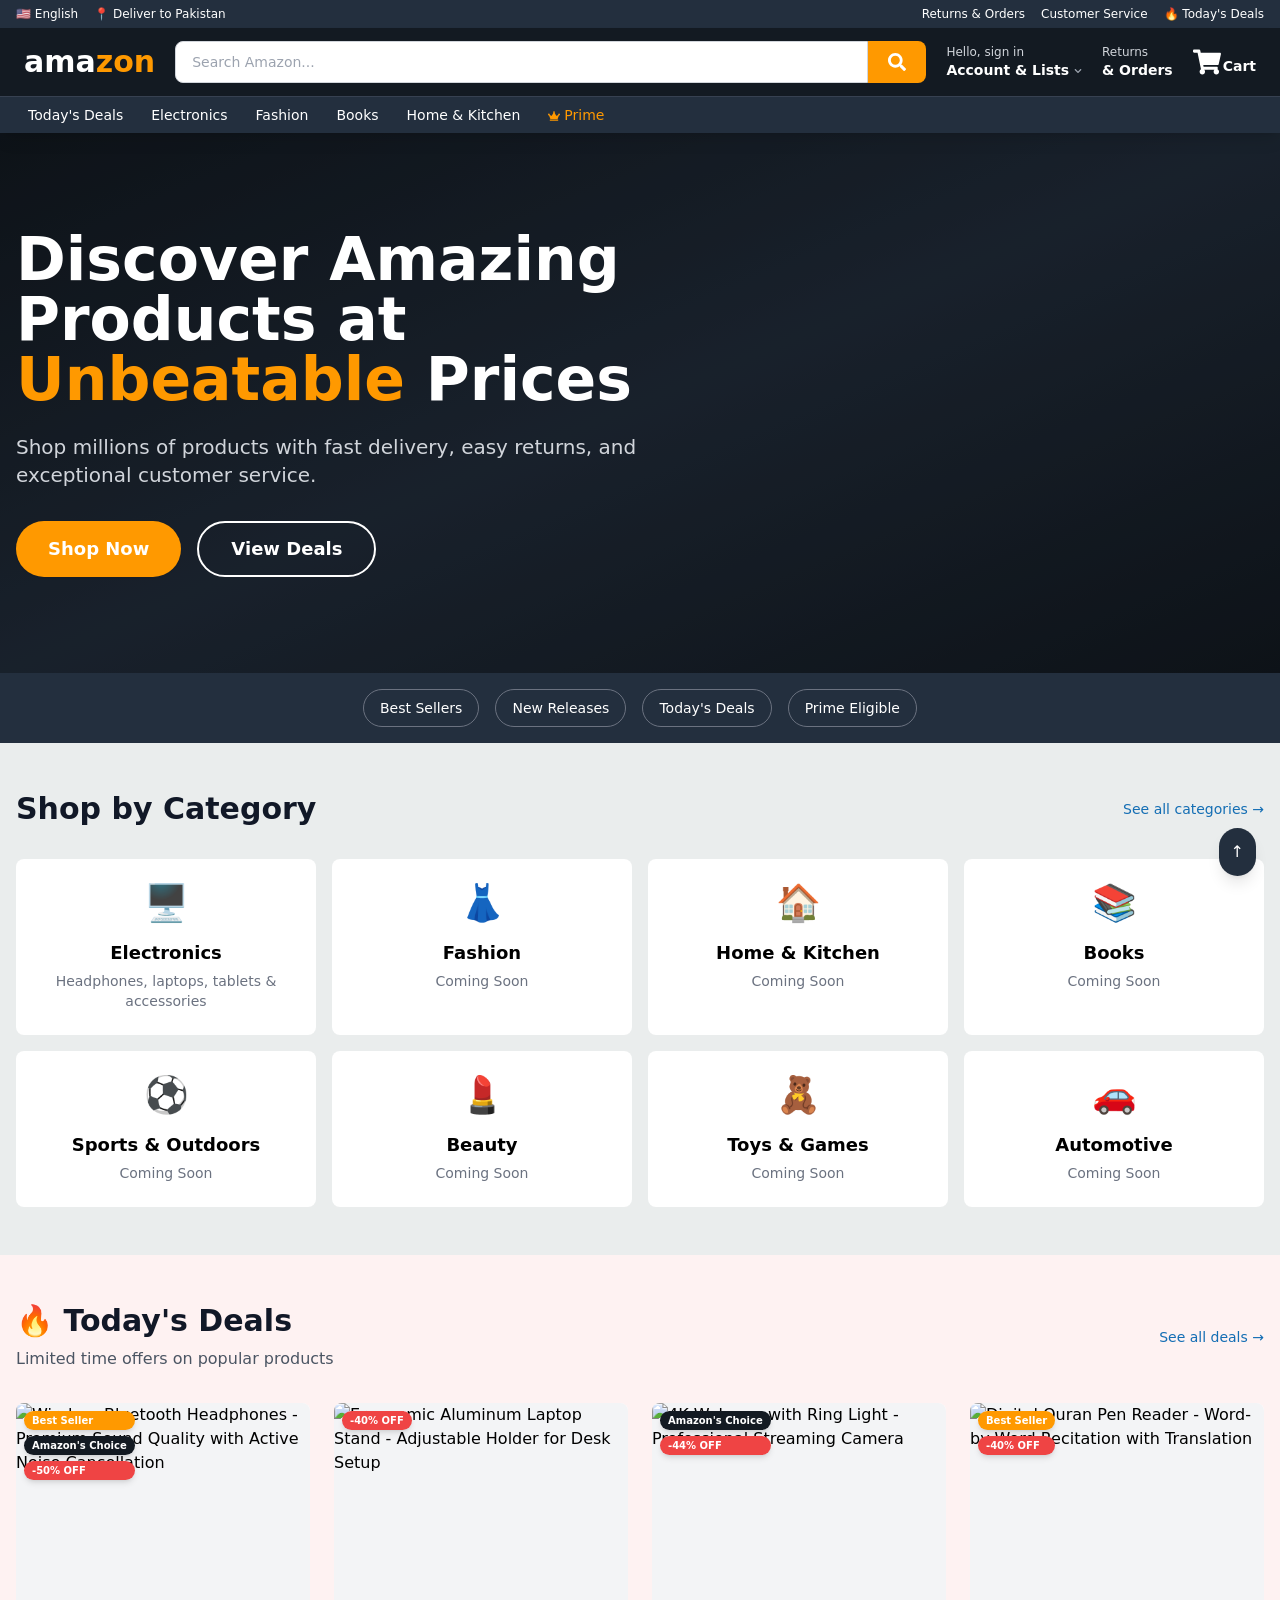
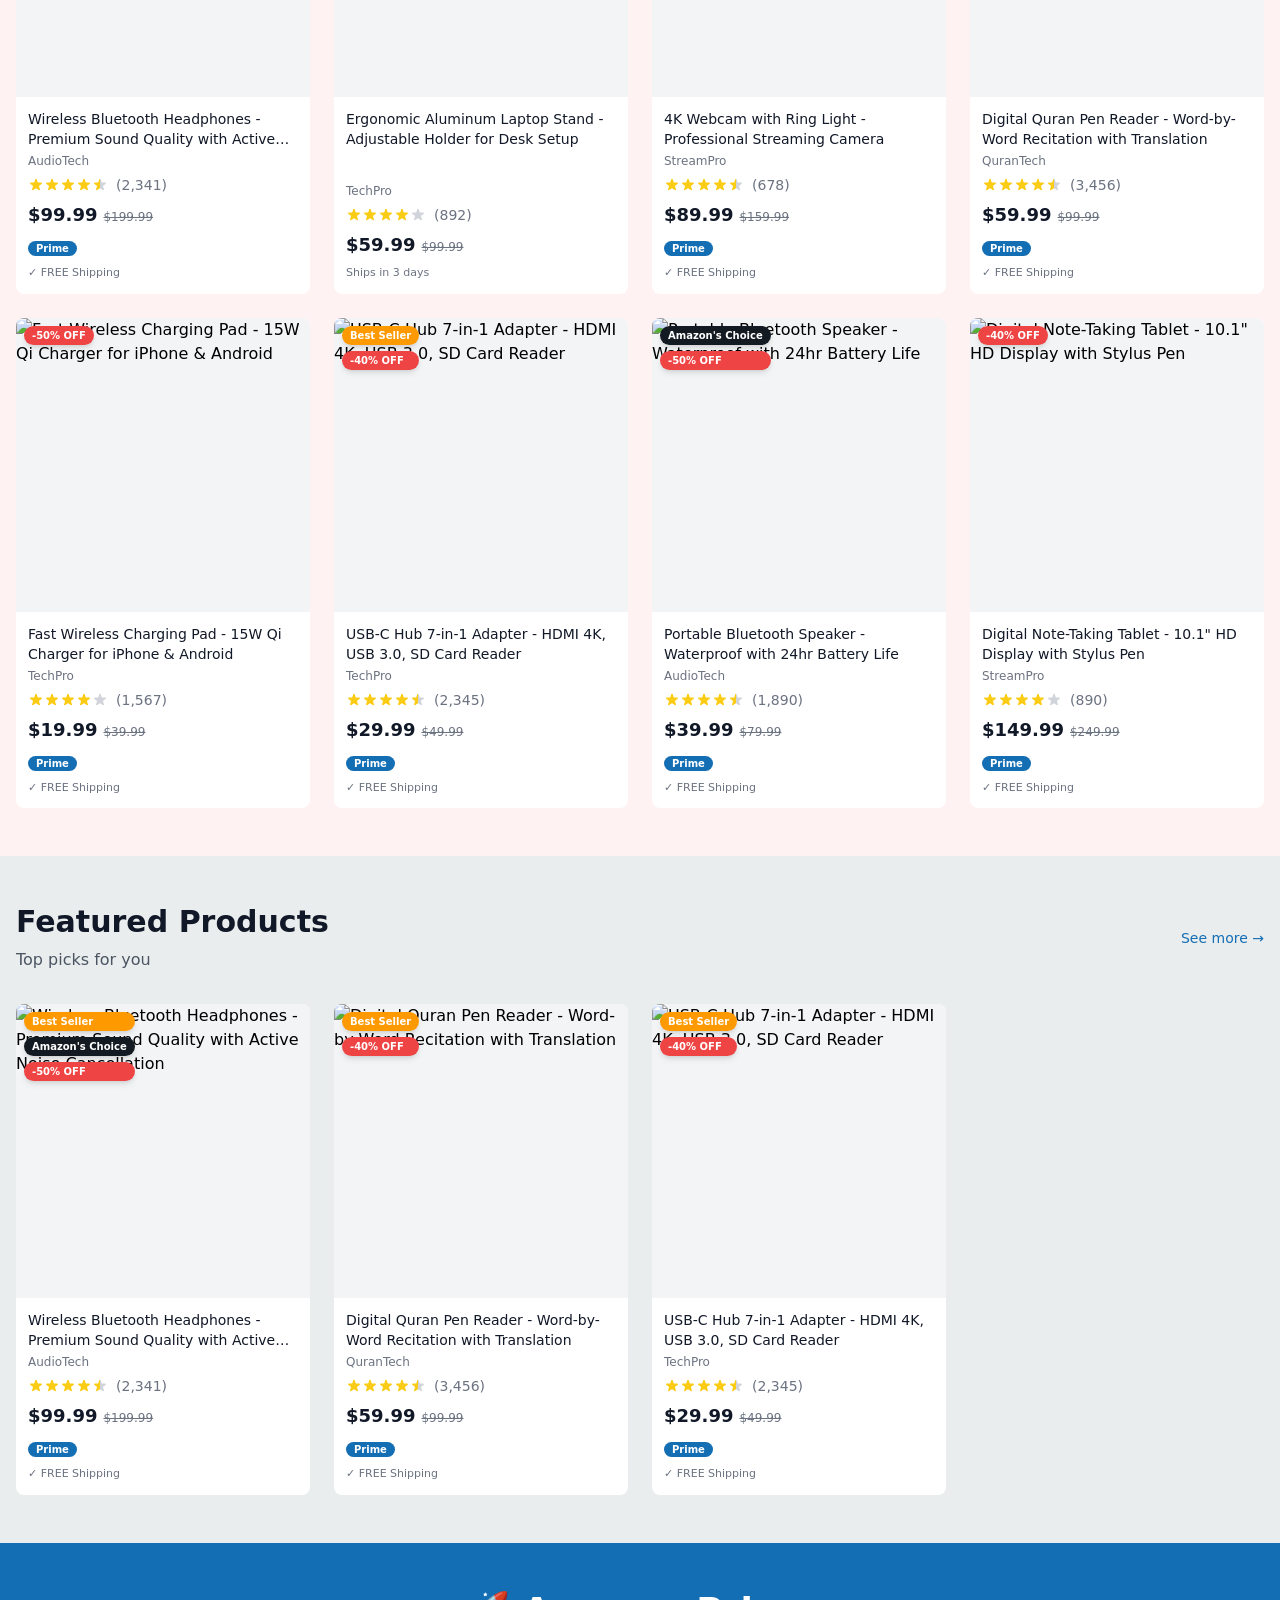
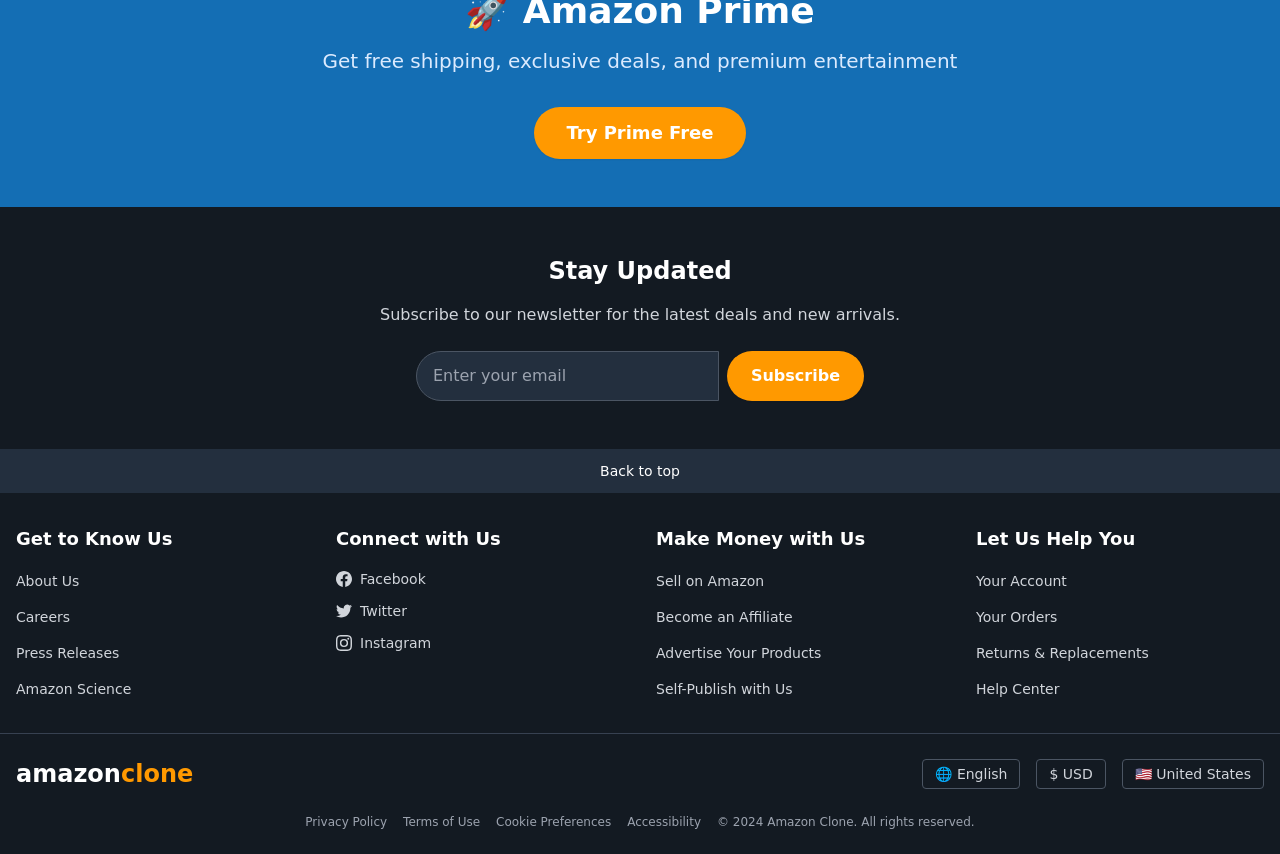
==== commit dcceb90d: "add orders page" ====
--- a/index.html
+++ b/index.html
@@ -8,10 +8,10 @@
     <meta name="theme-color" content="#131A22" />
     <link rel="apple-touch-icon" href="/amazon-icon.png" />
     <title>Amazon Clone</title>
-    <script type="module" crossorigin src="/assets/index-BfRU_bGr.js"></script>
+    <script type="module" crossorigin src="/assets/index-CeD7TeCR.js"></script>
     <link rel="modulepreload" crossorigin href="/assets/libs-DtJw0BE3.js">
-    <link rel="modulepreload" crossorigin href="/assets/vendor-BuO560I3.js">
-    <link rel="stylesheet" crossorigin href="/assets/index-Gk3DbiAn.css">
+    <link rel="modulepreload" crossorigin href="/assets/vendor-COizmZVf.js">
+    <link rel="stylesheet" crossorigin href="/assets/index-BZ6xGgXz.css">
   </head>
   <body>
     <div id="root"></div>
--- a/assets/index-BZ6xGgXz.css
+++ b/assets/index-BZ6xGgXz.css
@@ -0,0 +1 @@
+*,:before,:after{--tw-border-spacing-x: 0;--tw-border-spacing-y: 0;--tw-translate-x: 0;--tw-translate-y: 0;--tw-rotate: 0;--tw-skew-x: 0;--tw-skew-y: 0;--tw-scale-x: 1;--tw-scale-y: 1;--tw-pan-x: ;--tw-pan-y: ;--tw-pinch-zoom: ;--tw-scroll-snap-strictness: proximity;--tw-gradient-from-position: ;--tw-gradient-via-position: ;--tw-gradient-to-position: ;--tw-ordinal: ;--tw-slashed-zero: ;--tw-numeric-figure: ;--tw-numeric-spacing: ;--tw-numeric-fraction: ;--tw-ring-inset: ;--tw-ring-offset-width: 0px;--tw-ring-offset-color: #fff;--tw-ring-color: rgb(59 130 246 / .5);--tw-ring-offset-shadow: 0 0 #0000;--tw-ring-shadow: 0 0 #0000;--tw-shadow: 0 0 #0000;--tw-shadow-colored: 0 0 #0000;--tw-blur: ;--tw-brightness: ;--tw-contrast: ;--tw-grayscale: ;--tw-hue-rotate: ;--tw-invert: ;--tw-saturate: ;--tw-sepia: ;--tw-drop-shadow: ;--tw-backdrop-blur: ;--tw-backdrop-brightness: ;--tw-backdrop-contrast: ;--tw-backdrop-grayscale: ;--tw-backdrop-hue-rotate: ;--tw-backdrop-invert: ;--tw-backdrop-opacity: ;--tw-backdrop-saturate: ;--tw-backdrop-sepia: ;--tw-contain-size: ;--tw-contain-layout: ;--tw-contain-paint: ;--tw-contain-style: }::backdrop{--tw-border-spacing-x: 0;--tw-border-spacing-y: 0;--tw-translate-x: 0;--tw-translate-y: 0;--tw-rotate: 0;--tw-skew-x: 0;--tw-skew-y: 0;--tw-scale-x: 1;--tw-scale-y: 1;--tw-pan-x: ;--tw-pan-y: ;--tw-pinch-zoom: ;--tw-scroll-snap-strictness: proximity;--tw-gradient-from-position: ;--tw-gradient-via-position: ;--tw-gradient-to-position: ;--tw-ordinal: ;--tw-slashed-zero: ;--tw-numeric-figure: ;--tw-numeric-spacing: ;--tw-numeric-fraction: ;--tw-ring-inset: ;--tw-ring-offset-width: 0px;--tw-ring-offset-color: #fff;--tw-ring-color: rgb(59 130 246 / .5);--tw-ring-offset-shadow: 0 0 #0000;--tw-ring-shadow: 0 0 #0000;--tw-shadow: 0 0 #0000;--tw-shadow-colored: 0 0 #0000;--tw-blur: ;--tw-brightness: ;--tw-contrast: ;--tw-grayscale: ;--tw-hue-rotate: ;--tw-invert: ;--tw-saturate: ;--tw-sepia: ;--tw-drop-shadow: ;--tw-backdrop-blur: ;--tw-backdrop-brightness: ;--tw-backdrop-contrast: ;--tw-backdrop-grayscale: ;--tw-backdrop-hue-rotate: ;--tw-backdrop-invert: ;--tw-backdrop-opacity: ;--tw-backdrop-saturate: ;--tw-backdrop-sepia: ;--tw-contain-size: ;--tw-contain-layout: ;--tw-contain-paint: ;--tw-contain-style: }*,:before,:after{box-sizing:border-box;border-width:0;border-style:solid;border-color:#e5e7eb}:before,:after{--tw-content: ""}html,:host{line-height:1.5;-webkit-text-size-adjust:100%;-moz-tab-size:4;-o-tab-size:4;tab-size:4;font-family:ui-sans-serif,system-ui,sans-serif,"Apple Color Emoji","Segoe UI Emoji",Segoe UI Symbol,"Noto Color Emoji";font-feature-settings:normal;font-variation-settings:normal;-webkit-tap-highlight-color:transparent}body{margin:0;line-height:inherit}hr{height:0;color:inherit;border-top-width:1px}abbr:where([title]){-webkit-text-decoration:underline dotted;text-decoration:underline dotted}h1,h2,h3,h4,h5,h6{font-size:inherit;font-weight:inherit}a{color:inherit;text-decoration:inherit}b,strong{font-weight:bolder}code,kbd,samp,pre{font-family:ui-monospace,SFMono-Regular,Menlo,Monaco,Consolas,Liberation Mono,Courier New,monospace;font-feature-settings:normal;font-variation-settings:normal;font-size:1em}small{font-size:80%}sub,sup{font-size:75%;line-height:0;position:relative;vertical-align:baseline}sub{bottom:-.25em}sup{top:-.5em}table{text-indent:0;border-color:inherit;border-collapse:collapse}button,input,optgroup,select,textarea{font-family:inherit;font-feature-settings:inherit;font-variation-settings:inherit;font-size:100%;font-weight:inherit;line-height:inherit;letter-spacing:inherit;color:inherit;margin:0;padding:0}button,select{text-transform:none}button,input:where([type=button]),input:where([type=reset]),input:where([type=submit]){-webkit-appearance:button;background-color:transparent;background-image:none}:-moz-focusring{outline:auto}:-moz-ui-invalid{box-shadow:none}progress{vertical-align:baseline}::-webkit-inner-spin-button,::-webkit-outer-spin-button{height:auto}[type=search]{-webkit-appearance:textfield;outline-offset:-2px}::-webkit-search-decoration{-webkit-appearance:none}::-webkit-file-upload-button{-webkit-appearance:button;font:inherit}summary{display:list-item}blockquote,dl,dd,h1,h2,h3,h4,h5,h6,hr,figure,p,pre{margin:0}fieldset{margin:0;padding:0}legend{padding:0}ol,ul,menu{list-style:none;margin:0;padding:0}dialog{padding:0}textarea{resize:vertical}input::-moz-placeholder,textarea::-moz-placeholder{opacity:1;color:#9ca3af}input::placeholder,textarea::placeholder{opacity:1;color:#9ca3af}button,[role=button]{cursor:pointer}:disabled{cursor:default}img,svg,video,canvas,audio,iframe,embed,object{display:block;vertical-align:middle}img,video{max-width:100%;height:auto}[hidden]:where(:not([hidden=until-found])){display:none}*{margin:0;padding:0;box-sizing:border-box}html{scroll-behavior:smooth}body{background-color:var(--color-amazon-light-gray);color:var(--color-gray-900);font-family:var(--font-amazon);-webkit-font-smoothing:antialiased;-moz-osx-font-smoothing:grayscale}.container{width:100%}@media (min-width: 640px){.container{max-width:640px}}@media (min-width: 768px){.container{max-width:768px}}@media (min-width: 1024px){.container{max-width:1024px}}@media (min-width: 1280px){.container{max-width:1280px}}@media (min-width: 1536px){.container{max-width:1536px}}.card-amazon{background-color:#fff;border-radius:.5rem;box-shadow:var(--shadow-amazon);transition:all .2s}.card-amazon:hover{box-shadow:var(--shadow-amazon-hover)}.sr-only{position:absolute;width:1px;height:1px;padding:0;margin:-1px;overflow:hidden;clip:rect(0,0,0,0);white-space:nowrap;border-width:0}.pointer-events-none{pointer-events:none}.static{position:static}.fixed{position:fixed}.absolute{position:absolute}.relative{position:relative}.sticky{position:sticky}.inset-0{top:0;right:0;bottom:0;left:0}.inset-y-0{top:0;bottom:0}.-right-1{right:-.25rem}.-right-3{right:-.75rem}.-top-1{top:-.25rem}.-top-2{top:-.5rem}.bottom-0{bottom:0}.bottom-1{bottom:.25rem}.bottom-2{bottom:.5rem}.bottom-6{bottom:1.5rem}.bottom-full{bottom:100%}.left-0{left:0}.left-1{left:.25rem}.left-2{left:.5rem}.left-3{left:.75rem}.left-4{left:1rem}.right-0{right:0}.right-1{right:.25rem}.right-1\.5{right:.375rem}.right-2{right:.5rem}.right-3{right:.75rem}.right-6{right:1.5rem}.top-0{top:0}.top-1{top:.25rem}.top-1\/2{top:50%}.top-2{top:.5rem}.top-24{top:6rem}.top-8{top:2rem}.top-full{top:100%}.z-10{z-index:10}.z-40{z-index:40}.z-50{z-index:50}.z-\[-1\]{z-index:-1}.col-span-2{grid-column:span 2 / span 2}.mx-2{margin-left:.5rem;margin-right:.5rem}.mx-4{margin-left:1rem;margin-right:1rem}.mx-auto{margin-left:auto;margin-right:auto}.my-2{margin-top:.5rem;margin-bottom:.5rem}.my-3{margin-top:.75rem;margin-bottom:.75rem}.my-4{margin-top:1rem;margin-bottom:1rem}.-mt-1{margin-top:-.25rem}.mb-1{margin-bottom:.25rem}.mb-2{margin-bottom:.5rem}.mb-3{margin-bottom:.75rem}.mb-4{margin-bottom:1rem}.mb-6{margin-bottom:1.5rem}.mb-8{margin-bottom:2rem}.ml-0\.5{margin-left:.125rem}.ml-1{margin-left:.25rem}.ml-2{margin-left:.5rem}.ml-4{margin-left:1rem}.ml-auto{margin-left:auto}.mr-1{margin-right:.25rem}.mr-2{margin-right:.5rem}.mt-0\.5{margin-top:.125rem}.mt-1{margin-top:.25rem}.mt-1\.5{margin-top:.375rem}.mt-2{margin-top:.5rem}.mt-3{margin-top:.75rem}.mt-4{margin-top:1rem}.mt-5{margin-top:1.25rem}.mt-6{margin-top:1.5rem}.mt-8{margin-top:2rem}.line-clamp-2{overflow:hidden;display:-webkit-box;-webkit-box-orient:vertical;-webkit-line-clamp:2}.block{display:block}.inline-block{display:inline-block}.inline{display:inline}.flex{display:flex}.inline-flex{display:inline-flex}.table{display:table}.grid{display:grid}.hidden{display:none}.aspect-square{aspect-ratio:1 / 1}.h-1{height:.25rem}.h-10{height:2.5rem}.h-12{height:3rem}.h-16{height:4rem}.h-2{height:.5rem}.h-20{height:5rem}.h-24{height:6rem}.h-3{height:.75rem}.h-4{height:1rem}.h-48{height:12rem}.h-5{height:1.25rem}.h-6{height:1.5rem}.h-64{height:16rem}.h-8{height:2rem}.h-\[42px\]{height:42px}.h-full{height:100%}.max-h-96{max-height:24rem}.min-h-full{min-height:100%}.min-h-screen{min-height:100vh}.w-0\.5{width:.125rem}.w-1\/3{width:33.333333%}.w-10{width:2.5rem}.w-12{width:3rem}.w-16{width:4rem}.w-2{width:.5rem}.w-2\/3{width:66.666667%}.w-20{width:5rem}.w-24{width:6rem}.w-3{width:.75rem}.w-4{width:1rem}.w-48{width:12rem}.w-5{width:1.25rem}.w-56{width:14rem}.w-6{width:1.5rem}.w-64{width:16rem}.w-72{width:18rem}.w-8{width:2rem}.w-80{width:20rem}.w-96{width:24rem}.w-full{width:100%}.min-w-0{min-width:0px}.min-w-\[20px\]{min-width:20px}.min-w-\[40px\]{min-width:40px}.min-w-\[60px\]{min-width:60px}.max-w-2xl{max-width:42rem}.max-w-3xl{max-width:48rem}.max-w-4xl{max-width:56rem}.max-w-6xl{max-width:72rem}.max-w-7xl{max-width:80rem}.max-w-amazon{max-width:1500px}.max-w-full{max-width:100%}.max-w-lg{max-width:32rem}.max-w-md{max-width:28rem}.max-w-xs{max-width:20rem}.flex-1{flex:1 1 0%}.flex-shrink-0{flex-shrink:0}.shrink{flex-shrink:1}.-translate-x-1\/2{--tw-translate-x: -50%;transform:translate(var(--tw-translate-x),var(--tw-translate-y)) rotate(var(--tw-rotate)) skew(var(--tw-skew-x)) skewY(var(--tw-skew-y)) scaleX(var(--tw-scale-x)) scaleY(var(--tw-scale-y))}.-translate-y-1\/2{--tw-translate-y: -50%;transform:translate(var(--tw-translate-x),var(--tw-translate-y)) rotate(var(--tw-rotate)) skew(var(--tw-skew-x)) skewY(var(--tw-skew-y)) scaleX(var(--tw-scale-x)) scaleY(var(--tw-scale-y))}.translate-x-0{--tw-translate-x: 0px;transform:translate(var(--tw-translate-x),var(--tw-translate-y)) rotate(var(--tw-rotate)) skew(var(--tw-skew-x)) skewY(var(--tw-skew-y)) scaleX(var(--tw-scale-x)) scaleY(var(--tw-scale-y))}.translate-x-full{--tw-translate-x: 100%;transform:translate(var(--tw-translate-x),var(--tw-translate-y)) rotate(var(--tw-rotate)) skew(var(--tw-skew-x)) skewY(var(--tw-skew-y)) scaleX(var(--tw-scale-x)) scaleY(var(--tw-scale-y))}.rotate-180{--tw-rotate: 180deg;transform:translate(var(--tw-translate-x),var(--tw-translate-y)) rotate(var(--tw-rotate)) skew(var(--tw-skew-x)) skewY(var(--tw-skew-y)) scaleX(var(--tw-scale-x)) scaleY(var(--tw-scale-y))}.rotate-45{--tw-rotate: 45deg;transform:translate(var(--tw-translate-x),var(--tw-translate-y)) rotate(var(--tw-rotate)) skew(var(--tw-skew-x)) skewY(var(--tw-skew-y)) scaleX(var(--tw-scale-x)) scaleY(var(--tw-scale-y))}.scale-100{--tw-scale-x: 1;--tw-scale-y: 1;transform:translate(var(--tw-translate-x),var(--tw-translate-y)) rotate(var(--tw-rotate)) skew(var(--tw-skew-x)) skewY(var(--tw-skew-y)) scaleX(var(--tw-scale-x)) scaleY(var(--tw-scale-y))}.scale-105{--tw-scale-x: 1.05;--tw-scale-y: 1.05;transform:translate(var(--tw-translate-x),var(--tw-translate-y)) rotate(var(--tw-rotate)) skew(var(--tw-skew-x)) skewY(var(--tw-skew-y)) scaleX(var(--tw-scale-x)) scaleY(var(--tw-scale-y))}.transform{transform:translate(var(--tw-translate-x),var(--tw-translate-y)) rotate(var(--tw-rotate)) skew(var(--tw-skew-x)) skewY(var(--tw-skew-y)) scaleX(var(--tw-scale-x)) scaleY(var(--tw-scale-y))}@keyframes bounce{0%,to{transform:translateY(-25%);animation-timing-function:cubic-bezier(.8,0,1,1)}50%{transform:none;animation-timing-function:cubic-bezier(0,0,.2,1)}}.animate-bounce{animation:bounce 1s infinite}@keyframes fadeIn{0%{opacity:0}to{opacity:1}}.animate-fade-in{animation:fadeIn .3s ease-in-out}@keyframes pulse{50%{opacity:.5}}.animate-pulse{animation:pulse 2s cubic-bezier(.4,0,.6,1) infinite}@keyframes slideUp{0%{transform:translateY(100%)}to{transform:translateY(0)}}.animate-slide-up{animation:slideUp .3s ease-in-out}@keyframes spin{to{transform:rotate(360deg)}}.animate-spin{animation:spin 1s linear infinite}.cursor-default{cursor:default}.cursor-not-allowed{cursor:not-allowed}.cursor-pointer{cursor:pointer}.cursor-zoom-in{cursor:zoom-in}.resize-none{resize:none}.list-inside{list-style-position:inside}.list-disc{list-style-type:disc}.appearance-none{-webkit-appearance:none;-moz-appearance:none;appearance:none}.grid-cols-1{grid-template-columns:repeat(1,minmax(0,1fr))}.grid-cols-2{grid-template-columns:repeat(2,minmax(0,1fr))}.grid-cols-3{grid-template-columns:repeat(3,minmax(0,1fr))}.flex-col{flex-direction:column}.flex-wrap{flex-wrap:wrap}.items-start{align-items:flex-start}.items-center{align-items:center}.items-baseline{align-items:baseline}.justify-end{justify-content:flex-end}.justify-center{justify-content:center}.justify-between{justify-content:space-between}.gap-1{gap:.25rem}.gap-1\.5{gap:.375rem}.gap-2{gap:.5rem}.gap-3{gap:.75rem}.gap-4{gap:1rem}.gap-5{gap:1.25rem}.gap-6{gap:1.5rem}.gap-8{gap:2rem}.gap-x-12{-moz-column-gap:3rem;column-gap:3rem}.gap-y-8{row-gap:2rem}.space-x-1>:not([hidden])~:not([hidden]){--tw-space-x-reverse: 0;margin-right:calc(.25rem * var(--tw-space-x-reverse));margin-left:calc(.25rem * calc(1 - var(--tw-space-x-reverse)))}.space-x-4>:not([hidden])~:not([hidden]){--tw-space-x-reverse: 0;margin-right:calc(1rem * var(--tw-space-x-reverse));margin-left:calc(1rem * calc(1 - var(--tw-space-x-reverse)))}.space-y-1>:not([hidden])~:not([hidden]){--tw-space-y-reverse: 0;margin-top:calc(.25rem * calc(1 - var(--tw-space-y-reverse)));margin-bottom:calc(.25rem * var(--tw-space-y-reverse))}.space-y-2>:not([hidden])~:not([hidden]){--tw-space-y-reverse: 0;margin-top:calc(.5rem * calc(1 - var(--tw-space-y-reverse)));margin-bottom:calc(.5rem * var(--tw-space-y-reverse))}.space-y-3>:not([hidden])~:not([hidden]){--tw-space-y-reverse: 0;margin-top:calc(.75rem * calc(1 - var(--tw-space-y-reverse)));margin-bottom:calc(.75rem * var(--tw-space-y-reverse))}.space-y-4>:not([hidden])~:not([hidden]){--tw-space-y-reverse: 0;margin-top:calc(1rem * calc(1 - var(--tw-space-y-reverse)));margin-bottom:calc(1rem * var(--tw-space-y-reverse))}.space-y-6>:not([hidden])~:not([hidden]){--tw-space-y-reverse: 0;margin-top:calc(1.5rem * calc(1 - var(--tw-space-y-reverse)));margin-bottom:calc(1.5rem * var(--tw-space-y-reverse))}.divide-y>:not([hidden])~:not([hidden]){--tw-divide-y-reverse: 0;border-top-width:calc(1px * calc(1 - var(--tw-divide-y-reverse)));border-bottom-width:calc(1px * var(--tw-divide-y-reverse))}.overflow-hidden{overflow:hidden}.overflow-x-auto{overflow-x:auto}.overflow-y-auto{overflow-y:auto}.truncate{overflow:hidden;text-overflow:ellipsis;white-space:nowrap}.whitespace-nowrap{white-space:nowrap}.rounded{border-radius:.25rem}.rounded-2xl{border-radius:1rem}.rounded-full{border-radius:9999px}.rounded-lg{border-radius:.5rem}.rounded-md{border-radius:.375rem}.rounded-sm{border-radius:.125rem}.rounded-xl{border-radius:.75rem}.rounded-b-lg{border-bottom-right-radius:.5rem;border-bottom-left-radius:.5rem}.rounded-l-full{border-top-left-radius:9999px;border-bottom-left-radius:9999px}.rounded-l-lg{border-top-left-radius:.5rem;border-bottom-left-radius:.5rem}.rounded-r-lg{border-top-right-radius:.5rem;border-bottom-right-radius:.5rem}.border{border-width:1px}.border-2{border-width:2px}.border-b{border-bottom-width:1px}.border-b-2{border-bottom-width:2px}.border-r-0{border-right-width:0px}.border-t{border-top-width:1px}.border-dashed{border-style:dashed}.border-amazon-orange{--tw-border-opacity: 1;border-color:rgb(255 153 0 / var(--tw-border-opacity, 1))}.border-blue-200{--tw-border-opacity: 1;border-color:rgb(191 219 254 / var(--tw-border-opacity, 1))}.border-current{border-color:currentColor}.border-gray-100{--tw-border-opacity: 1;border-color:rgb(243 244 246 / var(--tw-border-opacity, 1))}.border-gray-200{--tw-border-opacity: 1;border-color:rgb(229 231 235 / var(--tw-border-opacity, 1))}.border-gray-300{--tw-border-opacity: 1;border-color:rgb(209 213 219 / var(--tw-border-opacity, 1))}.border-gray-500{--tw-border-opacity: 1;border-color:rgb(107 114 128 / var(--tw-border-opacity, 1))}.border-gray-600{--tw-border-opacity: 1;border-color:rgb(75 85 99 / var(--tw-border-opacity, 1))}.border-gray-700{--tw-border-opacity: 1;border-color:rgb(55 65 81 / var(--tw-border-opacity, 1))}.border-green-200{--tw-border-opacity: 1;border-color:rgb(187 247 208 / var(--tw-border-opacity, 1))}.border-red-200{--tw-border-opacity: 1;border-color:rgb(254 202 202 / var(--tw-border-opacity, 1))}.border-red-300{--tw-border-opacity: 1;border-color:rgb(252 165 165 / var(--tw-border-opacity, 1))}.border-transparent{border-color:transparent}.border-white{--tw-border-opacity: 1;border-color:rgb(255 255 255 / var(--tw-border-opacity, 1))}.border-white\/10{border-color:#ffffff1a}.border-yellow-200{--tw-border-opacity: 1;border-color:rgb(254 240 138 / var(--tw-border-opacity, 1))}.border-t-transparent{border-top-color:transparent}.bg-amazon-blue{--tw-bg-opacity: 1;background-color:rgb(20 110 180 / var(--tw-bg-opacity, 1))}.bg-amazon-dark-gray{--tw-bg-opacity: 1;background-color:rgb(35 47 62 / var(--tw-bg-opacity, 1))}.bg-amazon-green{--tw-bg-opacity: 1;background-color:rgb(0 118 0 / var(--tw-bg-opacity, 1))}.bg-amazon-light-gray{--tw-bg-opacity: 1;background-color:rgb(234 237 237 / var(--tw-bg-opacity, 1))}.bg-amazon-navy{--tw-bg-opacity: 1;background-color:rgb(19 26 34 / var(--tw-bg-opacity, 1))}.bg-amazon-orange{--tw-bg-opacity: 1;background-color:rgb(255 153 0 / var(--tw-bg-opacity, 1))}.bg-amazon-red{--tw-bg-opacity: 1;background-color:rgb(177 39 4 / var(--tw-bg-opacity, 1))}.bg-amazon-yellow{--tw-bg-opacity: 1;background-color:rgb(255 216 20 / var(--tw-bg-opacity, 1))}.bg-black{--tw-bg-opacity: 1;background-color:rgb(0 0 0 / var(--tw-bg-opacity, 1))}.bg-black\/30{background-color:#0000004d}.bg-blue-50{--tw-bg-opacity: 1;background-color:rgb(239 246 255 / var(--tw-bg-opacity, 1))}.bg-blue-500{--tw-bg-opacity: 1;background-color:rgb(59 130 246 / var(--tw-bg-opacity, 1))}.bg-blue-600{--tw-bg-opacity: 1;background-color:rgb(37 99 235 / var(--tw-bg-opacity, 1))}.bg-gray-100{--tw-bg-opacity: 1;background-color:rgb(243 244 246 / var(--tw-bg-opacity, 1))}.bg-gray-200{--tw-bg-opacity: 1;background-color:rgb(229 231 235 / var(--tw-bg-opacity, 1))}.bg-gray-300{--tw-bg-opacity: 1;background-color:rgb(209 213 219 / var(--tw-bg-opacity, 1))}.bg-gray-400{--tw-bg-opacity: 1;background-color:rgb(156 163 175 / var(--tw-bg-opacity, 1))}.bg-gray-50{--tw-bg-opacity: 1;background-color:rgb(249 250 251 / var(--tw-bg-opacity, 1))}.bg-gray-600{--tw-bg-opacity: 1;background-color:rgb(75 85 99 / var(--tw-bg-opacity, 1))}.bg-gray-900{--tw-bg-opacity: 1;background-color:rgb(17 24 39 / var(--tw-bg-opacity, 1))}.bg-green-100{--tw-bg-opacity: 1;background-color:rgb(220 252 231 / var(--tw-bg-opacity, 1))}.bg-green-50{--tw-bg-opacity: 1;background-color:rgb(240 253 244 / var(--tw-bg-opacity, 1))}.bg-green-500{--tw-bg-opacity: 1;background-color:rgb(34 197 94 / var(--tw-bg-opacity, 1))}.bg-orange-50{--tw-bg-opacity: 1;background-color:rgb(255 247 237 / var(--tw-bg-opacity, 1))}.bg-purple-500{--tw-bg-opacity: 1;background-color:rgb(168 85 247 / var(--tw-bg-opacity, 1))}.bg-red-100{--tw-bg-opacity: 1;background-color:rgb(254 226 226 / var(--tw-bg-opacity, 1))}.bg-red-50{--tw-bg-opacity: 1;background-color:rgb(254 242 242 / var(--tw-bg-opacity, 1))}.bg-red-500{--tw-bg-opacity: 1;background-color:rgb(239 68 68 / var(--tw-bg-opacity, 1))}.bg-red-600{--tw-bg-opacity: 1;background-color:rgb(220 38 38 / var(--tw-bg-opacity, 1))}.bg-sky-500{--tw-bg-opacity: 1;background-color:rgb(14 165 233 / var(--tw-bg-opacity, 1))}.bg-transparent{background-color:transparent}.bg-white{--tw-bg-opacity: 1;background-color:rgb(255 255 255 / var(--tw-bg-opacity, 1))}.bg-white\/10{background-color:#ffffff1a}.bg-white\/20{background-color:#fff3}.bg-yellow-100{--tw-bg-opacity: 1;background-color:rgb(254 249 195 / var(--tw-bg-opacity, 1))}.bg-yellow-400{--tw-bg-opacity: 1;background-color:rgb(250 204 21 / var(--tw-bg-opacity, 1))}.bg-yellow-50{--tw-bg-opacity: 1;background-color:rgb(254 252 232 / var(--tw-bg-opacity, 1))}.bg-yellow-500{--tw-bg-opacity: 1;background-color:rgb(234 179 8 / var(--tw-bg-opacity, 1))}.bg-opacity-10{--tw-bg-opacity: .1}.bg-opacity-40{--tw-bg-opacity: .4}.bg-opacity-5{--tw-bg-opacity: .05}.bg-opacity-50{--tw-bg-opacity: .5}.bg-gradient-to-br{background-image:linear-gradient(to bottom right,var(--tw-gradient-stops))}.bg-gradient-to-r{background-image:linear-gradient(to right,var(--tw-gradient-stops))}.from-amazon-blue{--tw-gradient-from: #146EB4 var(--tw-gradient-from-position);--tw-gradient-to: rgb(20 110 180 / 0) var(--tw-gradient-to-position);--tw-gradient-stops: var(--tw-gradient-from), var(--tw-gradient-to)}.from-amazon-navy{--tw-gradient-from: #131A22 var(--tw-gradient-from-position);--tw-gradient-to: rgb(19 26 34 / 0) var(--tw-gradient-to-position);--tw-gradient-stops: var(--tw-gradient-from), var(--tw-gradient-to)}.from-red-600{--tw-gradient-from: #dc2626 var(--tw-gradient-from-position);--tw-gradient-to: rgb(220 38 38 / 0) var(--tw-gradient-to-position);--tw-gradient-stops: var(--tw-gradient-from), var(--tw-gradient-to)}.via-amazon-dark-gray{--tw-gradient-to: rgb(35 47 62 / 0) var(--tw-gradient-to-position);--tw-gradient-stops: var(--tw-gradient-from), #232F3E var(--tw-gradient-via-position), var(--tw-gradient-to)}.via-red-500{--tw-gradient-to: rgb(239 68 68 / 0) var(--tw-gradient-to-position);--tw-gradient-stops: var(--tw-gradient-from), #ef4444 var(--tw-gradient-via-position), var(--tw-gradient-to)}.to-amazon-navy{--tw-gradient-to: #131A22 var(--tw-gradient-to-position)}.to-blue-700{--tw-gradient-to: #1d4ed8 var(--tw-gradient-to-position)}.to-orange-500{--tw-gradient-to: #f97316 var(--tw-gradient-to-position)}.object-cover{-o-object-fit:cover;object-fit:cover}.p-1{padding:.25rem}.p-2{padding:.5rem}.p-3{padding:.75rem}.p-4{padding:1rem}.p-5{padding:1.25rem}.p-6{padding:1.5rem}.p-8{padding:2rem}.px-1{padding-left:.25rem;padding-right:.25rem}.px-1\.5{padding-left:.375rem;padding-right:.375rem}.px-10{padding-left:2.5rem;padding-right:2.5rem}.px-2{padding-left:.5rem;padding-right:.5rem}.px-2\.5{padding-left:.625rem;padding-right:.625rem}.px-3{padding-left:.75rem;padding-right:.75rem}.px-3\.5{padding-left:.875rem;padding-right:.875rem}.px-4{padding-left:1rem;padding-right:1rem}.px-5{padding-left:1.25rem;padding-right:1.25rem}.px-6{padding-left:1.5rem;padding-right:1.5rem}.px-8{padding-left:2rem;padding-right:2rem}.py-0\.5{padding-top:.125rem;padding-bottom:.125rem}.py-1{padding-top:.25rem;padding-bottom:.25rem}.py-1\.5{padding-top:.375rem;padding-bottom:.375rem}.py-10{padding-top:2.5rem;padding-bottom:2.5rem}.py-12{padding-top:3rem;padding-bottom:3rem}.py-16{padding-top:4rem;padding-bottom:4rem}.py-2{padding-top:.5rem;padding-bottom:.5rem}.py-2\.5{padding-top:.625rem;padding-bottom:.625rem}.py-20{padding-top:5rem;padding-bottom:5rem}.py-3{padding-top:.75rem;padding-bottom:.75rem}.py-3\.5{padding-top:.875rem;padding-bottom:.875rem}.py-4{padding-top:1rem;padding-bottom:1rem}.py-6{padding-top:1.5rem;padding-bottom:1.5rem}.py-8{padding-top:2rem;padding-bottom:2rem}.pb-12{padding-bottom:3rem}.pb-2{padding-bottom:.5rem}.pb-6{padding-bottom:1.5rem}.pb-8{padding-bottom:2rem}.pl-10{padding-left:2.5rem}.pl-3{padding-left:.75rem}.pl-4{padding-left:1rem}.pl-6{padding-left:1.5rem}.pr-10{padding-right:2.5rem}.pr-3{padding-right:.75rem}.pr-4{padding-right:1rem}.pr-6{padding-right:1.5rem}.pr-8{padding-right:2rem}.pt-6{padding-top:1.5rem}.pt-8{padding-top:2rem}.text-left{text-align:left}.text-center{text-align:center}.text-right{text-align:right}.font-mono{font-family:ui-monospace,SFMono-Regular,Menlo,Monaco,Consolas,Liberation Mono,Courier New,monospace}.text-2xl{font-size:1.5rem;line-height:2rem}.text-3xl{font-size:1.875rem;line-height:2.25rem}.text-4xl{font-size:2.25rem;line-height:2.5rem}.text-5xl{font-size:3rem;line-height:1}.text-6xl{font-size:3.75rem;line-height:1}.text-7xl{font-size:4.5rem;line-height:1}.text-\[10px\]{font-size:10px}.text-\[11px\]{font-size:11px}.text-base{font-size:1rem;line-height:1.5rem}.text-lg{font-size:1.125rem;line-height:1.75rem}.text-sm{font-size:.875rem;line-height:1.25rem}.text-xl{font-size:1.25rem;line-height:1.75rem}.text-xs{font-size:.75rem;line-height:1rem}.font-bold{font-weight:700}.font-extrabold{font-weight:800}.font-light{font-weight:300}.font-medium{font-weight:500}.font-normal{font-weight:400}.font-semibold{font-weight:600}.uppercase{text-transform:uppercase}.tabular-nums{--tw-numeric-spacing: tabular-nums;font-variant-numeric:var(--tw-ordinal) var(--tw-slashed-zero) var(--tw-numeric-figure) var(--tw-numeric-spacing) var(--tw-numeric-fraction)}.leading-relaxed{line-height:1.625}.leading-snug{line-height:1.375}.leading-tight{line-height:1.25}.tracking-tight{letter-spacing:-.025em}.tracking-wider{letter-spacing:.05em}.text-amazon-blue{--tw-text-opacity: 1;color:rgb(20 110 180 / var(--tw-text-opacity, 1))}.text-amazon-navy{--tw-text-opacity: 1;color:rgb(19 26 34 / var(--tw-text-opacity, 1))}.text-amazon-orange{--tw-text-opacity: 1;color:rgb(255 153 0 / var(--tw-text-opacity, 1))}.text-amazon-red{--tw-text-opacity: 1;color:rgb(177 39 4 / var(--tw-text-opacity, 1))}.text-blue-100{--tw-text-opacity: 1;color:rgb(219 234 254 / var(--tw-text-opacity, 1))}.text-blue-500{--tw-text-opacity: 1;color:rgb(59 130 246 / var(--tw-text-opacity, 1))}.text-blue-600{--tw-text-opacity: 1;color:rgb(37 99 235 / var(--tw-text-opacity, 1))}.text-blue-700{--tw-text-opacity: 1;color:rgb(29 78 216 / var(--tw-text-opacity, 1))}.text-blue-800{--tw-text-opacity: 1;color:rgb(30 64 175 / var(--tw-text-opacity, 1))}.text-gray-300{--tw-text-opacity: 1;color:rgb(209 213 219 / var(--tw-text-opacity, 1))}.text-gray-400{--tw-text-opacity: 1;color:rgb(156 163 175 / var(--tw-text-opacity, 1))}.text-gray-500{--tw-text-opacity: 1;color:rgb(107 114 128 / var(--tw-text-opacity, 1))}.text-gray-600{--tw-text-opacity: 1;color:rgb(75 85 99 / var(--tw-text-opacity, 1))}.text-gray-700{--tw-text-opacity: 1;color:rgb(55 65 81 / var(--tw-text-opacity, 1))}.text-gray-800{--tw-text-opacity: 1;color:rgb(31 41 55 / var(--tw-text-opacity, 1))}.text-gray-900{--tw-text-opacity: 1;color:rgb(17 24 39 / var(--tw-text-opacity, 1))}.text-green-500{--tw-text-opacity: 1;color:rgb(34 197 94 / var(--tw-text-opacity, 1))}.text-green-600{--tw-text-opacity: 1;color:rgb(22 163 74 / var(--tw-text-opacity, 1))}.text-green-700{--tw-text-opacity: 1;color:rgb(21 128 61 / var(--tw-text-opacity, 1))}.text-green-800{--tw-text-opacity: 1;color:rgb(22 101 52 / var(--tw-text-opacity, 1))}.text-orange-400{--tw-text-opacity: 1;color:rgb(251 146 60 / var(--tw-text-opacity, 1))}.text-pink-600{--tw-text-opacity: 1;color:rgb(219 39 119 / var(--tw-text-opacity, 1))}.text-purple-600{--tw-text-opacity: 1;color:rgb(147 51 234 / var(--tw-text-opacity, 1))}.text-red-100{--tw-text-opacity: 1;color:rgb(254 226 226 / var(--tw-text-opacity, 1))}.text-red-500{--tw-text-opacity: 1;color:rgb(239 68 68 / var(--tw-text-opacity, 1))}.text-red-600{--tw-text-opacity: 1;color:rgb(220 38 38 / var(--tw-text-opacity, 1))}.text-red-700{--tw-text-opacity: 1;color:rgb(185 28 28 / var(--tw-text-opacity, 1))}.text-red-800{--tw-text-opacity: 1;color:rgb(153 27 27 / var(--tw-text-opacity, 1))}.text-white{--tw-text-opacity: 1;color:rgb(255 255 255 / var(--tw-text-opacity, 1))}.text-yellow-400{--tw-text-opacity: 1;color:rgb(250 204 21 / var(--tw-text-opacity, 1))}.text-yellow-500{--tw-text-opacity: 1;color:rgb(234 179 8 / var(--tw-text-opacity, 1))}.text-yellow-600{--tw-text-opacity: 1;color:rgb(202 138 4 / var(--tw-text-opacity, 1))}.text-yellow-700{--tw-text-opacity: 1;color:rgb(161 98 7 / var(--tw-text-opacity, 1))}.text-yellow-800{--tw-text-opacity: 1;color:rgb(133 77 14 / var(--tw-text-opacity, 1))}.underline{text-decoration-line:underline}.line-through{text-decoration-line:line-through}.placeholder-gray-400::-moz-placeholder{--tw-placeholder-opacity: 1;color:rgb(156 163 175 / var(--tw-placeholder-opacity, 1))}.placeholder-gray-400::placeholder{--tw-placeholder-opacity: 1;color:rgb(156 163 175 / var(--tw-placeholder-opacity, 1))}.opacity-0{opacity:0}.opacity-100{opacity:1}.opacity-25{opacity:.25}.opacity-30{opacity:.3}.opacity-75{opacity:.75}.opacity-90{opacity:.9}.shadow{--tw-shadow: 0 1px 3px 0 rgb(0 0 0 / .1), 0 1px 2px -1px rgb(0 0 0 / .1);--tw-shadow-colored: 0 1px 3px 0 var(--tw-shadow-color), 0 1px 2px -1px var(--tw-shadow-color);box-shadow:var(--tw-ring-offset-shadow, 0 0 #0000),var(--tw-ring-shadow, 0 0 #0000),var(--tw-shadow)}.shadow-2xl{--tw-shadow: 0 25px 50px -12px rgb(0 0 0 / .25);--tw-shadow-colored: 0 25px 50px -12px var(--tw-shadow-color);box-shadow:var(--tw-ring-offset-shadow, 0 0 #0000),var(--tw-ring-shadow, 0 0 #0000),var(--tw-shadow)}.shadow-lg{--tw-shadow: 0 10px 15px -3px rgb(0 0 0 / .1), 0 4px 6px -4px rgb(0 0 0 / .1);--tw-shadow-colored: 0 10px 15px -3px var(--tw-shadow-color), 0 4px 6px -4px var(--tw-shadow-color);box-shadow:var(--tw-ring-offset-shadow, 0 0 #0000),var(--tw-ring-shadow, 0 0 #0000),var(--tw-shadow)}.shadow-md{--tw-shadow: 0 4px 6px -1px rgb(0 0 0 / .1), 0 2px 4px -2px rgb(0 0 0 / .1);--tw-shadow-colored: 0 4px 6px -1px var(--tw-shadow-color), 0 2px 4px -2px var(--tw-shadow-color);box-shadow:var(--tw-ring-offset-shadow, 0 0 #0000),var(--tw-ring-shadow, 0 0 #0000),var(--tw-shadow)}.shadow-sm{--tw-shadow: 0 1px 2px 0 rgb(0 0 0 / .05);--tw-shadow-colored: 0 1px 2px 0 var(--tw-shadow-color);box-shadow:var(--tw-ring-offset-shadow, 0 0 #0000),var(--tw-ring-shadow, 0 0 #0000),var(--tw-shadow)}.shadow-xl{--tw-shadow: 0 20px 25px -5px rgb(0 0 0 / .1), 0 8px 10px -6px rgb(0 0 0 / .1);--tw-shadow-colored: 0 20px 25px -5px var(--tw-shadow-color), 0 8px 10px -6px var(--tw-shadow-color);box-shadow:var(--tw-ring-offset-shadow, 0 0 #0000),var(--tw-ring-shadow, 0 0 #0000),var(--tw-shadow)}.outline{outline-style:solid}.ring{--tw-ring-offset-shadow: var(--tw-ring-inset) 0 0 0 var(--tw-ring-offset-width) var(--tw-ring-offset-color);--tw-ring-shadow: var(--tw-ring-inset) 0 0 0 calc(3px + var(--tw-ring-offset-width)) var(--tw-ring-color);box-shadow:var(--tw-ring-offset-shadow),var(--tw-ring-shadow),var(--tw-shadow, 0 0 #0000)}.ring-2{--tw-ring-offset-shadow: var(--tw-ring-inset) 0 0 0 var(--tw-ring-offset-width) var(--tw-ring-offset-color);--tw-ring-shadow: var(--tw-ring-inset) 0 0 0 calc(2px + var(--tw-ring-offset-width)) var(--tw-ring-color);box-shadow:var(--tw-ring-offset-shadow),var(--tw-ring-shadow),var(--tw-shadow, 0 0 #0000)}.ring-4{--tw-ring-offset-shadow: var(--tw-ring-inset) 0 0 0 var(--tw-ring-offset-width) var(--tw-ring-offset-color);--tw-ring-shadow: var(--tw-ring-inset) 0 0 0 calc(4px + var(--tw-ring-offset-width)) var(--tw-ring-color);box-shadow:var(--tw-ring-offset-shadow),var(--tw-ring-shadow),var(--tw-shadow, 0 0 #0000)}.ring-amazon-orange{--tw-ring-opacity: 1;--tw-ring-color: rgb(255 153 0 / var(--tw-ring-opacity, 1))}.ring-opacity-30{--tw-ring-opacity: .3}.ring-offset-2{--tw-ring-offset-width: 2px}.blur{--tw-blur: blur(8px);filter:var(--tw-blur) var(--tw-brightness) var(--tw-contrast) var(--tw-grayscale) var(--tw-hue-rotate) var(--tw-invert) var(--tw-saturate) var(--tw-sepia) var(--tw-drop-shadow)}.filter{filter:var(--tw-blur) var(--tw-brightness) var(--tw-contrast) var(--tw-grayscale) var(--tw-hue-rotate) var(--tw-invert) var(--tw-saturate) var(--tw-sepia) var(--tw-drop-shadow)}.backdrop-blur{--tw-backdrop-blur: blur(8px);-webkit-backdrop-filter:var(--tw-backdrop-blur) var(--tw-backdrop-brightness) var(--tw-backdrop-contrast) var(--tw-backdrop-grayscale) var(--tw-backdrop-hue-rotate) var(--tw-backdrop-invert) var(--tw-backdrop-opacity) var(--tw-backdrop-saturate) var(--tw-backdrop-sepia);backdrop-filter:var(--tw-backdrop-blur) var(--tw-backdrop-brightness) var(--tw-backdrop-contrast) var(--tw-backdrop-grayscale) var(--tw-backdrop-hue-rotate) var(--tw-backdrop-invert) var(--tw-backdrop-opacity) var(--tw-backdrop-saturate) var(--tw-backdrop-sepia)}.backdrop-blur-xl{--tw-backdrop-blur: blur(24px);-webkit-backdrop-filter:var(--tw-backdrop-blur) var(--tw-backdrop-brightness) var(--tw-backdrop-contrast) var(--tw-backdrop-grayscale) var(--tw-backdrop-hue-rotate) var(--tw-backdrop-invert) var(--tw-backdrop-opacity) var(--tw-backdrop-saturate) var(--tw-backdrop-sepia);backdrop-filter:var(--tw-backdrop-blur) var(--tw-backdrop-brightness) var(--tw-backdrop-contrast) var(--tw-backdrop-grayscale) var(--tw-backdrop-hue-rotate) var(--tw-backdrop-invert) var(--tw-backdrop-opacity) var(--tw-backdrop-saturate) var(--tw-backdrop-sepia)}.transition{transition-property:color,background-color,border-color,text-decoration-color,fill,stroke,opacity,box-shadow,transform,filter,backdrop-filter;transition-timing-function:cubic-bezier(.4,0,.2,1);transition-duration:.15s}.transition-all{transition-property:all;transition-timing-function:cubic-bezier(.4,0,.2,1);transition-duration:.15s}.transition-colors{transition-property:color,background-color,border-color,text-decoration-color,fill,stroke;transition-timing-function:cubic-bezier(.4,0,.2,1);transition-duration:.15s}.transition-opacity{transition-property:opacity;transition-timing-function:cubic-bezier(.4,0,.2,1);transition-duration:.15s}.transition-transform{transition-property:transform;transition-timing-function:cubic-bezier(.4,0,.2,1);transition-duration:.15s}.duration-100{transition-duration:.1s}.duration-150{transition-duration:.15s}.duration-200{transition-duration:.2s}.duration-300{transition-duration:.3s}.duration-500{transition-duration:.5s}.ease-in-out{transition-timing-function:cubic-bezier(.4,0,.2,1)}.\[appearance\:textfield\]{-webkit-appearance:textfield;-moz-appearance:textfield;appearance:textfield}@theme{ --color-amazon-orange: #FF9900; --color-amazon-orange-dark: #E47911; --color-amazon-navy: #232F3E; --color-amazon-blue: #007185; --color-amazon-blue-dark: #004B52; --color-amazon-dark-gray: #131921; --color-amazon-light-gray: #EAEDED; --color-amazon-yellow: #FEBD69; --font-amazon: "Amazon Ember", Arial, sans-serif; --shadow-amazon: 0 2px 5px 0 rgba(213, 217, 217, .5); --shadow-amazon-hover: 0 4px 8px 0 rgba(213, 217, 217, .5); --max-width-amazon: 1500px; }.search-suggestion{border-left:3px solid transparent}.search-suggestion:hover{border-left-color:#f90;background-color:#fef7ec}@keyframes fadeIn{0%{opacity:0;transform:translateY(-5px)}to{opacity:1;transform:translateY(0)}}.animate-fade-in{animation:fadeIn .2s ease-out}.last\:border-0:last-child{border-width:0px}.last\:pb-0:last-child{padding-bottom:0}.hover\:scale-105:hover{--tw-scale-x: 1.05;--tw-scale-y: 1.05;transform:translate(var(--tw-translate-x),var(--tw-translate-y)) rotate(var(--tw-rotate)) skew(var(--tw-skew-x)) skewY(var(--tw-skew-y)) scaleX(var(--tw-scale-x)) scaleY(var(--tw-scale-y))}.hover\:scale-110:hover{--tw-scale-x: 1.1;--tw-scale-y: 1.1;transform:translate(var(--tw-translate-x),var(--tw-translate-y)) rotate(var(--tw-rotate)) skew(var(--tw-skew-x)) skewY(var(--tw-skew-y)) scaleX(var(--tw-scale-x)) scaleY(var(--tw-scale-y))}.hover\:border:hover{border-width:1px}.hover\:border-amazon-orange:hover{--tw-border-opacity: 1;border-color:rgb(255 153 0 / var(--tw-border-opacity, 1))}.hover\:border-gray-300:hover{--tw-border-opacity: 1;border-color:rgb(209 213 219 / var(--tw-border-opacity, 1))}.hover\:border-gray-400:hover{--tw-border-opacity: 1;border-color:rgb(156 163 175 / var(--tw-border-opacity, 1))}.hover\:border-red-200:hover{--tw-border-opacity: 1;border-color:rgb(254 202 202 / var(--tw-border-opacity, 1))}.hover\:border-white:hover{--tw-border-opacity: 1;border-color:rgb(255 255 255 / var(--tw-border-opacity, 1))}.hover\:bg-amazon-gray:hover{--tw-bg-opacity: 1;background-color:rgb(55 71 90 / var(--tw-bg-opacity, 1))}.hover\:bg-amazon-orange:hover{--tw-bg-opacity: 1;background-color:rgb(255 153 0 / var(--tw-bg-opacity, 1))}.hover\:bg-amazon-orange-dark:hover{--tw-bg-opacity: 1;background-color:rgb(232 139 0 / var(--tw-bg-opacity, 1))}.hover\:bg-amazon-yellow-dark:hover{--tw-bg-opacity: 1;background-color:rgb(247 202 0 / var(--tw-bg-opacity, 1))}.hover\:bg-blue-700:hover{--tw-bg-opacity: 1;background-color:rgb(29 78 216 / var(--tw-bg-opacity, 1))}.hover\:bg-gray-100:hover{--tw-bg-opacity: 1;background-color:rgb(243 244 246 / var(--tw-bg-opacity, 1))}.hover\:bg-gray-200:hover{--tw-bg-opacity: 1;background-color:rgb(229 231 235 / var(--tw-bg-opacity, 1))}.hover\:bg-gray-300:hover{--tw-bg-opacity: 1;background-color:rgb(209 213 219 / var(--tw-bg-opacity, 1))}.hover\:bg-gray-50:hover{--tw-bg-opacity: 1;background-color:rgb(249 250 251 / var(--tw-bg-opacity, 1))}.hover\:bg-gray-700:hover{--tw-bg-opacity: 1;background-color:rgb(55 65 81 / var(--tw-bg-opacity, 1))}.hover\:bg-green-100:hover{--tw-bg-opacity: 1;background-color:rgb(220 252 231 / var(--tw-bg-opacity, 1))}.hover\:bg-green-600:hover{--tw-bg-opacity: 1;background-color:rgb(22 163 74 / var(--tw-bg-opacity, 1))}.hover\:bg-red-50:hover{--tw-bg-opacity: 1;background-color:rgb(254 242 242 / var(--tw-bg-opacity, 1))}.hover\:bg-red-700:hover{--tw-bg-opacity: 1;background-color:rgb(185 28 28 / var(--tw-bg-opacity, 1))}.hover\:bg-sky-600:hover{--tw-bg-opacity: 1;background-color:rgb(2 132 199 / var(--tw-bg-opacity, 1))}.hover\:bg-white:hover{--tw-bg-opacity: 1;background-color:rgb(255 255 255 / var(--tw-bg-opacity, 1))}.hover\:text-amazon-blue:hover{--tw-text-opacity: 1;color:rgb(20 110 180 / var(--tw-text-opacity, 1))}.hover\:text-amazon-navy:hover{--tw-text-opacity: 1;color:rgb(19 26 34 / var(--tw-text-opacity, 1))}.hover\:text-amazon-orange:hover{--tw-text-opacity: 1;color:rgb(255 153 0 / var(--tw-text-opacity, 1))}.hover\:text-blue-800:hover{--tw-text-opacity: 1;color:rgb(30 64 175 / var(--tw-text-opacity, 1))}.hover\:text-gray-600:hover{--tw-text-opacity: 1;color:rgb(75 85 99 / var(--tw-text-opacity, 1))}.hover\:text-gray-700:hover{--tw-text-opacity: 1;color:rgb(55 65 81 / var(--tw-text-opacity, 1))}.hover\:text-red-500:hover{--tw-text-opacity: 1;color:rgb(239 68 68 / var(--tw-text-opacity, 1))}.hover\:text-red-700:hover{--tw-text-opacity: 1;color:rgb(185 28 28 / var(--tw-text-opacity, 1))}.hover\:text-red-800:hover{--tw-text-opacity: 1;color:rgb(153 27 27 / var(--tw-text-opacity, 1))}.hover\:text-white:hover{--tw-text-opacity: 1;color:rgb(255 255 255 / var(--tw-text-opacity, 1))}.hover\:underline:hover{text-decoration-line:underline}.hover\:opacity-70:hover{opacity:.7}.hover\:opacity-80:hover{opacity:.8}.hover\:shadow-lg:hover{--tw-shadow: 0 10px 15px -3px rgb(0 0 0 / .1), 0 4px 6px -4px rgb(0 0 0 / .1);--tw-shadow-colored: 0 10px 15px -3px var(--tw-shadow-color), 0 4px 6px -4px var(--tw-shadow-color);box-shadow:var(--tw-ring-offset-shadow, 0 0 #0000),var(--tw-ring-shadow, 0 0 #0000),var(--tw-shadow)}.hover\:shadow-md:hover{--tw-shadow: 0 4px 6px -1px rgb(0 0 0 / .1), 0 2px 4px -2px rgb(0 0 0 / .1);--tw-shadow-colored: 0 4px 6px -1px var(--tw-shadow-color), 0 2px 4px -2px var(--tw-shadow-color);box-shadow:var(--tw-ring-offset-shadow, 0 0 #0000),var(--tw-ring-shadow, 0 0 #0000),var(--tw-shadow)}.hover\:shadow-xl:hover{--tw-shadow: 0 20px 25px -5px rgb(0 0 0 / .1), 0 8px 10px -6px rgb(0 0 0 / .1);--tw-shadow-colored: 0 20px 25px -5px var(--tw-shadow-color), 0 8px 10px -6px var(--tw-shadow-color);box-shadow:var(--tw-ring-offset-shadow, 0 0 #0000),var(--tw-ring-shadow, 0 0 #0000),var(--tw-shadow)}.focus\:border-amazon-orange:focus{--tw-border-opacity: 1;border-color:rgb(255 153 0 / var(--tw-border-opacity, 1))}.focus\:border-red-500:focus{--tw-border-opacity: 1;border-color:rgb(239 68 68 / var(--tw-border-opacity, 1))}.focus\:border-transparent:focus{border-color:transparent}.focus\:outline-none:focus{outline:2px solid transparent;outline-offset:2px}.focus\:ring-2:focus{--tw-ring-offset-shadow: var(--tw-ring-inset) 0 0 0 var(--tw-ring-offset-width) var(--tw-ring-offset-color);--tw-ring-shadow: var(--tw-ring-inset) 0 0 0 calc(2px + var(--tw-ring-offset-width)) var(--tw-ring-color);box-shadow:var(--tw-ring-offset-shadow),var(--tw-ring-shadow),var(--tw-shadow, 0 0 #0000)}.focus\:ring-amazon-orange:focus{--tw-ring-opacity: 1;--tw-ring-color: rgb(255 153 0 / var(--tw-ring-opacity, 1))}.focus\:ring-gray-400:focus{--tw-ring-opacity: 1;--tw-ring-color: rgb(156 163 175 / var(--tw-ring-opacity, 1))}.focus\:ring-red-500:focus{--tw-ring-opacity: 1;--tw-ring-color: rgb(239 68 68 / var(--tw-ring-opacity, 1))}.focus\:ring-offset-0:focus{--tw-ring-offset-width: 0px}.focus\:ring-offset-2:focus{--tw-ring-offset-width: 2px}.active\:scale-95:active{--tw-scale-x: .95;--tw-scale-y: .95;transform:translate(var(--tw-translate-x),var(--tw-translate-y)) rotate(var(--tw-rotate)) skew(var(--tw-skew-x)) skewY(var(--tw-skew-y)) scaleX(var(--tw-scale-x)) scaleY(var(--tw-scale-y))}.disabled\:cursor-not-allowed:disabled{cursor:not-allowed}.disabled\:opacity-50:disabled{opacity:.5}.group:hover .group-hover\:scale-105{--tw-scale-x: 1.05;--tw-scale-y: 1.05;transform:translate(var(--tw-translate-x),var(--tw-translate-y)) rotate(var(--tw-rotate)) skew(var(--tw-skew-x)) skewY(var(--tw-skew-y)) scaleX(var(--tw-scale-x)) scaleY(var(--tw-scale-y))}.group:hover .group-hover\:scale-110{--tw-scale-x: 1.1;--tw-scale-y: 1.1;transform:translate(var(--tw-translate-x),var(--tw-translate-y)) rotate(var(--tw-rotate)) skew(var(--tw-skew-x)) skewY(var(--tw-skew-y)) scaleX(var(--tw-scale-x)) scaleY(var(--tw-scale-y))}.group:hover .group-hover\:text-amazon-blue{--tw-text-opacity: 1;color:rgb(20 110 180 / var(--tw-text-opacity, 1))}.group:hover .group-hover\:opacity-100{opacity:1}@media (min-width: 640px){.sm\:block{display:block}.sm\:inline{display:inline}.sm\:grid-cols-2{grid-template-columns:repeat(2,minmax(0,1fr))}.sm\:flex-row{flex-direction:row}.sm\:px-6{padding-left:1.5rem;padding-right:1.5rem}.sm\:text-sm{font-size:.875rem;line-height:1.25rem}}@media (min-width: 768px){.md\:block{display:block}.md\:flex{display:flex}.md\:h-32{height:8rem}.md\:w-32{width:8rem}.md\:w-48{width:12rem}.md\:w-64{width:16rem}.md\:w-96{width:24rem}.md\:grid-cols-2{grid-template-columns:repeat(2,minmax(0,1fr))}.md\:grid-cols-3{grid-template-columns:repeat(3,minmax(0,1fr))}.md\:grid-cols-4{grid-template-columns:repeat(4,minmax(0,1fr))}.md\:grid-cols-5{grid-template-columns:repeat(5,minmax(0,1fr))}.md\:flex-row{flex-direction:row}.md\:items-center{align-items:center}.md\:gap-6{gap:1.5rem}.md\:rounded-none{border-radius:0}.md\:border-l-0{border-left-width:0px}.md\:p-6{padding:1.5rem}.md\:py-24{padding-top:6rem;padding-bottom:6rem}.md\:text-2xl{font-size:1.5rem;line-height:2rem}.md\:text-3xl{font-size:1.875rem;line-height:2.25rem}.md\:text-4xl{font-size:2.25rem;line-height:2.5rem}.md\:text-5xl{font-size:3rem;line-height:1}.md\:text-6xl{font-size:3.75rem;line-height:1}.md\:text-base{font-size:1rem;line-height:1.5rem}.md\:text-lg{font-size:1.125rem;line-height:1.75rem}.md\:text-xl{font-size:1.25rem;line-height:1.75rem}}@media (min-width: 1024px){.lg\:col-span-1{grid-column:span 1 / span 1}.lg\:col-span-2{grid-column:span 2 / span 2}.lg\:block{display:block}.lg\:hidden{display:none}.lg\:grid-cols-3{grid-template-columns:repeat(3,minmax(0,1fr))}.lg\:grid-cols-4{grid-template-columns:repeat(4,minmax(0,1fr))}.lg\:grid-cols-5{grid-template-columns:repeat(5,minmax(0,1fr))}.lg\:grid-cols-6{grid-template-columns:repeat(6,minmax(0,1fr))}.lg\:px-8{padding-left:2rem;padding-right:2rem}}.\[\&\:\:-webkit-inner-spin-button\]\:appearance-none::-webkit-inner-spin-button{-webkit-appearance:none;-moz-appearance:none;appearance:none}.\[\&\:\:-webkit-outer-spin-button\]\:appearance-none::-webkit-outer-spin-button{-webkit-appearance:none;-moz-appearance:none;appearance:none}
